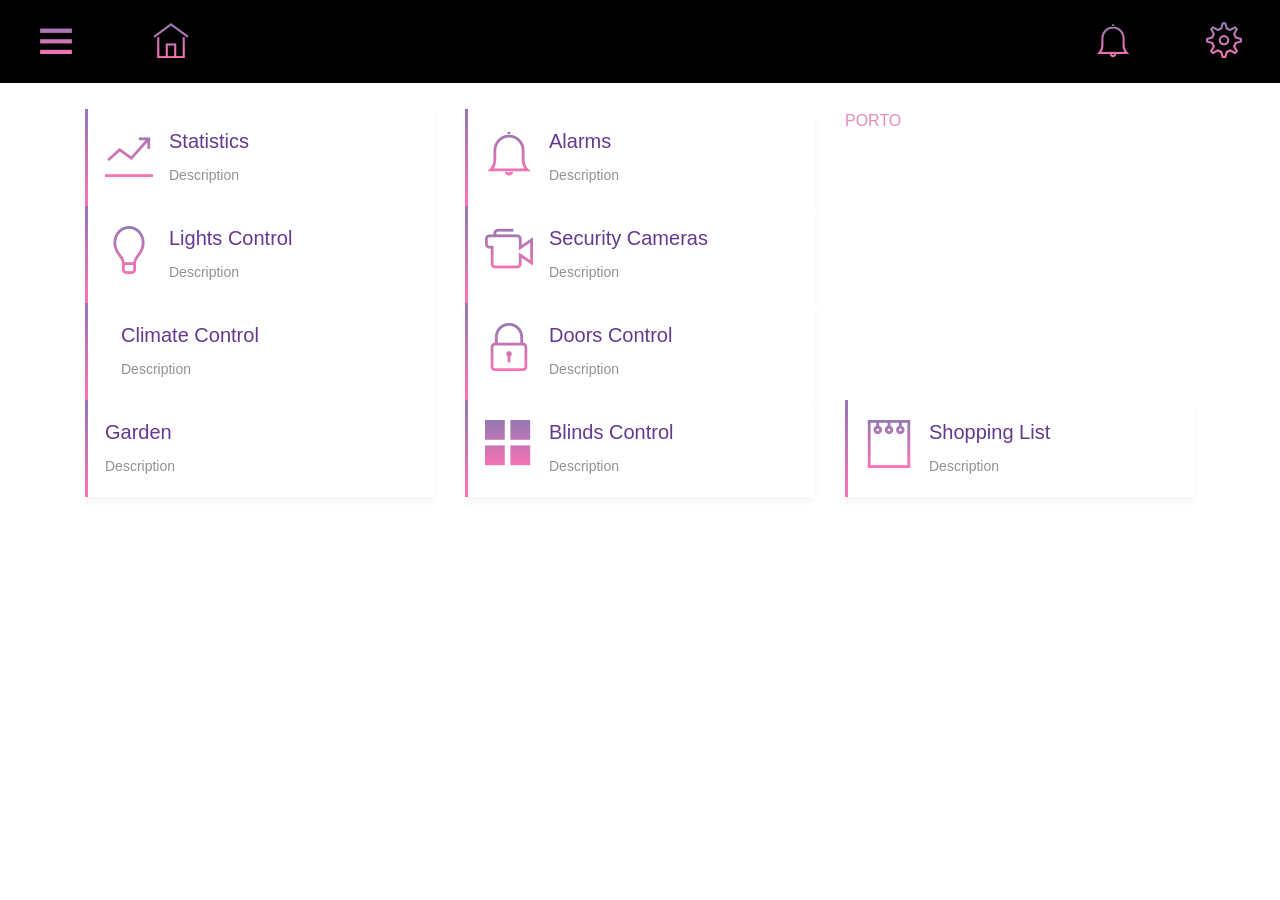
==== Projeto/index.html @ 20a3c5ae "Index Page almost done" ====
<!doctype html>
<html lang="">
<head>
  <meta charset="utf-8">
  <meta http-equiv="X-UA-Compatible" content="IE=edge,chrome=1">
  <title></title>
  <meta name="description" content="">
  <meta name="viewport" content="width=device-width, initial-scale=1">

  <!-- Font 
    <link rel="dns-prefetch" href="//fonts.googleapis.com">
    <link href="https://fonts.googleapis.com/css?family=Rubik:300,400,500" rel="stylesheet"> -->

  <!-- Bootstrap CSS -->
  <link rel="stylesheet" href="css/bootstrap.min.css">
  <!-- Themify Icons -->
  <link rel="stylesheet" href="css/themify-icons.css">
  <!-- Main css -->
  <link href="css/style.css" rel="stylesheet">

  <script type="text/javascript">
  
    function showHideSideBar() {
      var x = document.getElementById("sideBar");
      if (x.style.display === "none") {
        x.style.display = "block";
      } else {
        x.style.display = "none";
      }
    } 
    !function(d,s,id){var js,fjs=d.getElementsByTagName(s)[0];if(!d.getElementById(id)){js=d.createElement(s);js.id=id;js.src='https://weatherwidget.io/js/widget.min.js';fjs.parentNode.insertBefore(js,fjs);}}(document,'script','weatherwidget-io-js');

    function getDate() {
      dn =  new Date();
      y = n.getFullYear();
      m = n.getMonth() + 1;
      d = n.getDate();
      document.getElementById("date").innerHTML = m + "/" + d + "/" + y;
    }

 </script>

</head>

<body>       
  <!-- Nav Menu -->

  <div class="nav-menu" style="background-color: black;" >
    
    <button onclick="showHideSideBar()" style="border: none" class="btn btn-outline-light my-3 my-sm-0 ml-lg-3"><span class="ti-menu gradient-fill ti-3x mr-3"></span></button>
    <button style="border: none; background-color: black" class="btn my-3 my-sm-0 ml-lg-3"><a href="index.html" class="ti-home gradient-fill ti-3x mr-3"></a></button> 
    <b id="date" value="getDate"  style="color:white"></b>
    <button style="float: right; border: none; background-color: black" class="btn my-3 my-sm-0 ml-lg-3"><a class="ti-settings gradient-fill ti-3x mr-3" href="settings.html"></a></button> 
    <button style="float: right; border: none; background-color: black" class="btn my-3 my-sm-0 ml-lg-3"><a class="ti-bell gradient-fill ti-3x mr-3"></a></button> 
  </div>


  <!-- Side Bar -->

  <nav id="sideBar" class="navbar bg-light" style="width: 10%; position: absolute; display: none;">
    <ul class="navbar-nav">
      <li class="nav-item">
        <a class="nav-link" href="statistics.html"><span class="ti-stats-up"></span>  Statistics</a>
      </li>
      <li class="nav-item">
        <a class="nav-link" href="lights.html"><span class="ti-light-bulb"></span>  Lights Control</a>
      </li>
      <li class="nav-item">
        <a class="nav-link" href="climate.html"><span class="ti-light-bulb"></span>  Climate Control</a>
      </li>
      <li class="nav-item">
        <a class="nav-link" href="garden.hmtl"><span class="ti-stats-up"></span>  Garden</a>
      </li>
      <li class="nav-item">
        <a class="nav-link" href="alarms.html"><span class="ti-bell"></span>  Alarms</a>
      </li>
      <li class="nav-item">
        <a class="nav-link" href="cameras.html"><span class="ti-video-camera"></span>  Security Cameras</a>
      </li>
      <li class="nav-item">
        <a class="nav-link" href="doors.html"><span class="ti-lock"></span>  Doors</a>
      </li>
      <li class="nav-item">
        <a class="nav-link" href="blinds.html"><span class="ti-layout-grid2-alt"></span>  Blinds Control</a>
      </li>
      <li class="nav-item">
        <a class="nav-link" href="shoplist.html"><span class="ti-notepad"></span>  Shopping List</a>
      </li>
      <li class="nav-item">
        <a class="nav-link" href="settings.html"><span class="ti-settings"></span>  Settings</a>
      </li>
    </ul>
  </nav>



  <!-- Content -->

  <div class="container" style="margin-top: 2%">
    
    <div class="row">
      <div class="col-12 col-lg-4">
        <a href="statistics.html">
        <div class="card features">
          <div class="card-body">
            <div class="media">
              <span class="ti-stats-up gradient-fill ti-3x mr-3"></span>
              <div class="media-body">
                <h4 class="card-title">Statistics</h4>
                <p class="card-text">Description</p>                                    
              </div>
            </div>
          </div>
        </div>
      </a>
      </div>
      <div class="col-12 col-lg-4">
        <a href="alarms.html">
        <div class="card features">
          <div class="card-body">
            <div class="media">
              <span class="ti-bell gradient-fill ti-3x mr-3"></span>
              <div class="media-body">
                <h4 class="card-title">Alarms</h4>
                <p class="card-text">Description</p>                                    
              </div>
            </div>
          </div>
        </div>
      </a>
      </div>
      <div class="col-12 col-lg-4">
       <a class="weatherwidget-io" href="https://forecast7.com/en/41d16n8d63/porto/" data-label_1="PORTO" data-days="5" data-theme="clear" >PORTO</a>
       
     </div>
   </div>

   <div class="row">
    <div class="col-12 col-lg-4">
      <a href="lights.html">
      <div class="card features">
        <div class="card-body">
          <div class="media">
            <span class="ti-light-bulb gradient-fill ti-3x mr-3"></span>
            <div class="media-body">
              <h4 class="card-title">Lights Control</h4>
              <p class="card-text">Description</p>                                    
            </div>
          </div>
        </div>
      </div>
    </a>
    </div>
    <div class="col-12 col-lg-4">
      <a href="cameras.html">
      <div class="card features">
        <div class="card-body">
          <div class="media">
            <span class="ti-video-camera gradient-fill ti-3x mr-3"></span>
            <div class="media-body">
              <h4 class="card-title">Security Cameras</h4>
              <p class="card-text">Description</p>                                    
            </div>
          </div>
        </div>
      </div>
    </a>
    </div>
    
  </div>

  <div class="row">
    <div class="col-12 col-lg-4">
      <a href="climate.html">
      <div class="card features">
        <div class="card-body">
          <div class="media">
            <span class="gradient-fill ti-3x mr-3"></span>
            <div class="media-body">
              <h4 class="card-title">Climate Control</h4>
              <p class="card-text">Description</p>                                    
            </div>
          </div>
        </div>
      </div>
    </a>
    </div>
    <div class="col-12 col-lg-4">
      <a href="doors.html">
      <div class="card features">
        <div class="card-body">
          <div class="media">
            <span class="ti-lock gradient-fill ti-3x mr-3"></span>
            <div class="media-body">
              <h4 class="card-title">Doors Control</h4>
              <p class="card-text">Description</p>                                    
            </div>
          </div>
        </div>
      </div>
    </a>
    </div>
    
  </div>

  <div class="row">
    <div class="col-12 col-lg-4">
      <a href="garden.html">
      <div class="card features">
        <div class="card-body">
          <div class="media">
            <div class="media-body">
              <h4 class="card-title">Garden</h4>
              <p class="card-text">Description</p>                                    
            </div>
          </div>
        </div>
      </div>
    </a>
    </div>
    <div class="col-12 col-lg-4">
      <a href="blinds.html">
      <div class="card features">
        <div class="card-body">
          <div class="media">
            <span class="ti-layout-grid2-alt gradient-fill ti-3x mr-3"></span>
            <div class="media-body">
              <h4 class="card-title">Blinds Control</h4>
              <p class="card-text">Description</p>                                    
            </div>
          </div>
        </div>
      </div>
    </a>
    </div>
    <div class="col-12 col-lg-4">
      <a href="shoplist.html">
      <div class="card features">
        <div class="card-body">
          <div class="media">
            <span class="ti-notepad gradient-fill ti-3x mr-3"></span>
            <div class="media-body">
              <h4 class="card-title">Shopping List</h4>
              <p class="card-text">Description</p>
            </div>
          </div>
        </div>
      </div>
    </a>
    </div>
  </div>

</div>



</body>
</html>
---- Projeto/css/themify-icons.css ----
@font-face {
    font-family: 'themify';
    src: url('../fonts/themify.eot?-fvbane');
    src: url('../fonts/themify.eot?#iefix-fvbane') format('embedded-opentype'), url('../fonts/themify.woff?-fvbane') format('woff'), url('../fonts/themify.ttf?-fvbane') format('truetype'), url('../fonts/themify.svg?-fvbane#themify') format('svg');
    font-weight: normal;
    font-style: normal;
}

[class^="ti-"],
[class*=" ti-"] {
    font-family: 'themify';
    speak: none;
    font-style: normal;
    font-weight: normal;
    font-variant: normal;
    text-transform: none;
    line-height: 1;
    /* Better Font Rendering =========== */
    -webkit-font-smoothing: antialiased;
    -moz-osx-font-smoothing: grayscale;
}

.ti-wand:before {
    content: "\e600";
}

.ti-volume:before {
    content: "\e601";
}

.ti-user:before {
    content: "\e602";
}

.ti-unlock:before {
    content: "\e603";
}

.ti-unlink:before {
    content: "\e604";
}

.ti-trash:before {
    content: "\e605";
}

.ti-thought:before {
    content: "\e606";
}

.ti-target:before {
    content: "\e607";
}

.ti-tag:before {
    content: "\e608";
}

.ti-tablet:before {
    content: "\e609";
}

.ti-star:before {
    content: "\e60a";
}

.ti-spray:before {
    content: "\e60b";
}

.ti-signal:before {
    content: "\e60c";
}

.ti-shopping-cart:before {
    content: "\e60d";
}

.ti-shopping-cart-full:before {
    content: "\e60e";
}

.ti-settings:before {
    content: "\e60f";
}

.ti-search:before {
    content: "\e610";
}

.ti-zoom-in:before {
    content: "\e611";
}

.ti-zoom-out:before {
    content: "\e612";
}

.ti-cut:before {
    content: "\e613";
}

.ti-ruler:before {
    content: "\e614";
}

.ti-ruler-pencil:before {
    content: "\e615";
}

.ti-ruler-alt:before {
    content: "\e616";
}

.ti-bookmark:before {
    content: "\e617";
}

.ti-bookmark-alt:before {
    content: "\e618";
}

.ti-reload:before {
    content: "\e619";
}

.ti-plus:before {
    content: "\e61a";
}

.ti-pin:before {
    content: "\e61b";
}

.ti-pencil:before {
    content: "\e61c";
}

.ti-pencil-alt:before {
    content: "\e61d";
}

.ti-paint-roller:before {
    content: "\e61e";
}

.ti-paint-bucket:before {
    content: "\e61f";
}

.ti-na:before {
    content: "\e620";
}

.ti-mobile:before {
    content: "\e621";
}

.ti-minus:before {
    content: "\e622";
}

.ti-medall:before {
    content: "\e623";
}

.ti-medall-alt:before {
    content: "\e624";
}

.ti-marker:before {
    content: "\e625";
}

.ti-marker-alt:before {
    content: "\e626";
}

.ti-arrow-up:before {
    content: "\e627";
}

.ti-arrow-right:before {
    content: "\e628";
}

.ti-arrow-left:before {
    content: "\e629";
}

.ti-arrow-down:before {
    content: "\e62a";
}

.ti-lock:before {
    content: "\e62b";
}

.ti-location-arrow:before {
    content: "\e62c";
}

.ti-link:before {
    content: "\e62d";
}

.ti-layout:before {
    content: "\e62e";
}

.ti-layers:before {
    content: "\e62f";
}

.ti-layers-alt:before {
    content: "\e630";
}

.ti-key:before {
    content: "\e631";
}

.ti-import:before {
    content: "\e632";
}

.ti-image:before {
    content: "\e633";
}

.ti-heart:before {
    content: "\e634";
}

.ti-heart-broken:before {
    content: "\e635";
}

.ti-hand-stop:before {
    content: "\e636";
}

.ti-hand-open:before {
    content: "\e637";
}

.ti-hand-drag:before {
    content: "\e638";
}

.ti-folder:before {
    content: "\e639";
}

.ti-flag:before {
    content: "\e63a";
}

.ti-flag-alt:before {
    content: "\e63b";
}

.ti-flag-alt-2:before {
    content: "\e63c";
}

.ti-eye:before {
    content: "\e63d";
}

.ti-export:before {
    content: "\e63e";
}

.ti-exchange-vertical:before {
    content: "\e63f";
}

.ti-desktop:before {
    content: "\e640";
}

.ti-cup:before {
    content: "\e641";
}

.ti-crown:before {
    content: "\e642";
}

.ti-comments:before {
    content: "\e643";
}

.ti-comment:before {
    content: "\e644";
}

.ti-comment-alt:before {
    content: "\e645";
}

.ti-close:before {
    content: "\e646";
}

.ti-clip:before {
    content: "\e647";
}

.ti-angle-up:before {
    content: "\e648";
}

.ti-angle-right:before {
    content: "\e649";
}

.ti-angle-left:before {
    content: "\e64a";
}

.ti-angle-down:before {
    content: "\e64b";
}

.ti-check:before {
    content: "\e64c";
}

.ti-check-box:before {
    content: "\e64d";
}

.ti-camera:before {
    content: "\e64e";
}

.ti-announcement:before {
    content: "\e64f";
}

.ti-brush:before {
    content: "\e650";
}

.ti-briefcase:before {
    content: "\e651";
}

.ti-bolt:before {
    content: "\e652";
}

.ti-bolt-alt:before {
    content: "\e653";
}

.ti-blackboard:before {
    content: "\e654";
}

.ti-bag:before {
    content: "\e655";
}

.ti-move:before {
    content: "\e656";
}

.ti-arrows-vertical:before {
    content: "\e657";
}

.ti-arrows-horizontal:before {
    content: "\e658";
}

.ti-fullscreen:before {
    content: "\e659";
}

.ti-arrow-top-right:before {
    content: "\e65a";
}

.ti-arrow-top-left:before {
    content: "\e65b";
}

.ti-arrow-circle-up:before {
    content: "\e65c";
}

.ti-arrow-circle-right:before {
    content: "\e65d";
}

.ti-arrow-circle-left:before {
    content: "\e65e";
}

.ti-arrow-circle-down:before {
    content: "\e65f";
}

.ti-angle-double-up:before {
    content: "\e660";
}

.ti-angle-double-right:before {
    content: "\e661";
}

.ti-angle-double-left:before {
    content: "\e662";
}

.ti-angle-double-down:before {
    content: "\e663";
}

.ti-zip:before {
    content: "\e664";
}

.ti-world:before {
    content: "\e665";
}

.ti-wheelchair:before {
    content: "\e666";
}

.ti-view-list:before {
    content: "\e667";
}

.ti-view-list-alt:before {
    content: "\e668";
}

.ti-view-grid:before {
    content: "\e669";
}

.ti-uppercase:before {
    content: "\e66a";
}

.ti-upload:before {
    content: "\e66b";
}

.ti-underline:before {
    content: "\e66c";
}

.ti-truck:before {
    content: "\e66d";
}

.ti-timer:before {
    content: "\e66e";
}

.ti-ticket:before {
    content: "\e66f";
}

.ti-thumb-up:before {
    content: "\e670";
}

.ti-thumb-down:before {
    content: "\e671";
}

.ti-text:before {
    content: "\e672";
}

.ti-stats-up:before {
    content: "\e673";
}

.ti-stats-down:before {
    content: "\e674";
}

.ti-split-v:before {
    content: "\e675";
}

.ti-split-h:before {
    content: "\e676";
}

.ti-smallcap:before {
    content: "\e677";
}

.ti-shine:before {
    content: "\e678";
}

.ti-shift-right:before {
    content: "\e679";
}

.ti-shift-left:before {
    content: "\e67a";
}

.ti-shield:before {
    content: "\e67b";
}

.ti-notepad:before {
    content: "\e67c";
}

.ti-server:before {
    content: "\e67d";
}

.ti-quote-right:before {
    content: "\e67e";
}

.ti-quote-left:before {
    content: "\e67f";
}

.ti-pulse:before {
    content: "\e680";
}

.ti-printer:before {
    content: "\e681";
}

.ti-power-off:before {
    content: "\e682";
}

.ti-plug:before {
    content: "\e683";
}

.ti-pie-chart:before {
    content: "\e684";
}

.ti-paragraph:before {
    content: "\e685";
}

.ti-panel:before {
    content: "\e686";
}

.ti-package:before {
    content: "\e687";
}

.ti-music:before {
    content: "\e688";
}

.ti-music-alt:before {
    content: "\e689";
}

.ti-mouse:before {
    content: "\e68a";
}

.ti-mouse-alt:before {
    content: "\e68b";
}

.ti-money:before {
    content: "\e68c";
}

.ti-microphone:before {
    content: "\e68d";
}

.ti-menu:before {
    content: "\e68e";
}

.ti-menu-alt:before {
    content: "\e68f";
}

.ti-map:before {
    content: "\e690";
}

.ti-map-alt:before {
    content: "\e691";
}

.ti-loop:before {
    content: "\e692";
}

.ti-location-pin:before {
    content: "\e693";
}

.ti-list:before {
    content: "\e694";
}

.ti-light-bulb:before {
    content: "\e695";
}

.ti-Italic:before {
    content: "\e696";
}

.ti-info:before {
    content: "\e697";
}

.ti-infinite:before {
    content: "\e698";
}

.ti-id-badge:before {
    content: "\e699";
}

.ti-hummer:before {
    content: "\e69a";
}

.ti-home:before {
    content: "\e69b";
}

.ti-help:before {
    content: "\e69c";
}

.ti-headphone:before {
    content: "\e69d";
}

.ti-harddrives:before {
    content: "\e69e";
}

.ti-harddrive:before {
    content: "\e69f";
}

.ti-gift:before {
    content: "\e6a0";
}

.ti-game:before {
    content: "\e6a1";
}

.ti-filter:before {
    content: "\e6a2";
}

.ti-files:before {
    content: "\e6a3";
}

.ti-file:before {
    content: "\e6a4";
}

.ti-eraser:before {
    content: "\e6a5";
}

.ti-envelope:before {
    content: "\e6a6";
}

.ti-download:before {
    content: "\e6a7";
}

.ti-direction:before {
    content: "\e6a8";
}

.ti-direction-alt:before {
    content: "\e6a9";
}

.ti-dashboard:before {
    content: "\e6aa";
}

.ti-control-stop:before {
    content: "\e6ab";
}

.ti-control-shuffle:before {
    content: "\e6ac";
}

.ti-control-play:before {
    content: "\e6ad";
}

.ti-control-pause:before {
    content: "\e6ae";
}

.ti-control-forward:before {
    content: "\e6af";
}

.ti-control-backward:before {
    content: "\e6b0";
}

.ti-cloud:before {
    content: "\e6b1";
}

.ti-cloud-up:before {
    content: "\e6b2";
}

.ti-cloud-down:before {
    content: "\e6b3";
}

.ti-clipboard:before {
    content: "\e6b4";
}

.ti-car:before {
    content: "\e6b5";
}

.ti-calendar:before {
    content: "\e6b6";
}

.ti-book:before {
    content: "\e6b7";
}

.ti-bell:before {
    content: "\e6b8";
}

.ti-basketball:before {
    content: "\e6b9";
}

.ti-bar-chart:before {
    content: "\e6ba";
}

.ti-bar-chart-alt:before {
    content: "\e6bb";
}

.ti-back-right:before {
    content: "\e6bc";
}

.ti-back-left:before {
    content: "\e6bd";
}

.ti-arrows-corner:before {
    content: "\e6be";
}

.ti-archive:before {
    content: "\e6bf";
}

.ti-anchor:before {
    content: "\e6c0";
}

.ti-align-right:before {
    content: "\e6c1";
}

.ti-align-left:before {
    content: "\e6c2";
}

.ti-align-justify:before {
    content: "\e6c3";
}

.ti-align-center:before {
    content: "\e6c4";
}

.ti-alert:before {
    content: "\e6c5";
}

.ti-alarm-clock:before {
    content: "\e6c6";
}

.ti-agenda:before {
    content: "\e6c7";
}

.ti-write:before {
    content: "\e6c8";
}

.ti-window:before {
    content: "\e6c9";
}

.ti-widgetized:before {
    content: "\e6ca";
}

.ti-widget:before {
    content: "\e6cb";
}

.ti-widget-alt:before {
    content: "\e6cc";
}

.ti-wallet:before {
    content: "\e6cd";
}

.ti-video-clapper:before {
    content: "\e6ce";
}

.ti-video-camera:before {
    content: "\e6cf";
}

.ti-vector:before {
    content: "\e6d0";
}

.ti-themify-logo:before {
    content: "\e6d1";
}

.ti-themify-favicon:before {
    content: "\e6d2";
}

.ti-themify-favicon-alt:before {
    content: "\e6d3";
}

.ti-support:before {
    content: "\e6d4";
}

.ti-stamp:before {
    content: "\e6d5";
}

.ti-split-v-alt:before {
    content: "\e6d6";
}

.ti-slice:before {
    content: "\e6d7";
}

.ti-shortcode:before {
    content: "\e6d8";
}

.ti-shift-right-alt:before {
    content: "\e6d9";
}

.ti-shift-left-alt:before {
    content: "\e6da";
}

.ti-ruler-alt-2:before {
    content: "\e6db";
}

.ti-receipt:before {
    content: "\e6dc";
}

.ti-pin2:before {
    content: "\e6dd";
}

.ti-pin-alt:before {
    content: "\e6de";
}

.ti-pencil-alt2:before {
    content: "\e6df";
}

.ti-palette:before {
    content: "\e6e0";
}

.ti-more:before {
    content: "\e6e1";
}

.ti-more-alt:before {
    content: "\e6e2";
}

.ti-microphone-alt:before {
    content: "\e6e3";
}

.ti-magnet:before {
    content: "\e6e4";
}

.ti-line-double:before {
    content: "\e6e5";
}

.ti-line-dotted:before {
    content: "\e6e6";
}

.ti-line-dashed:before {
    content: "\e6e7";
}

.ti-layout-width-full:before {
    content: "\e6e8";
}

.ti-layout-width-default:before {
    content: "\e6e9";
}

.ti-layout-width-default-alt:before {
    content: "\e6ea";
}

.ti-layout-tab:before {
    content: "\e6eb";
}

.ti-layout-tab-window:before {
    content: "\e6ec";
}

.ti-layout-tab-v:before {
    content: "\e6ed";
}

.ti-layout-tab-min:before {
    content: "\e6ee";
}

.ti-layout-slider:before {
    content: "\e6ef";
}

.ti-layout-slider-alt:before {
    content: "\e6f0";
}

.ti-layout-sidebar-right:before {
    content: "\e6f1";
}

.ti-layout-sidebar-none:before {
    content: "\e6f2";
}

.ti-layout-sidebar-left:before {
    content: "\e6f3";
}

.ti-layout-placeholder:before {
    content: "\e6f4";
}

.ti-layout-menu:before {
    content: "\e6f5";
}

.ti-layout-menu-v:before {
    content: "\e6f6";
}

.ti-layout-menu-separated:before {
    content: "\e6f7";
}

.ti-layout-menu-full:before {
    content: "\e6f8";
}

.ti-layout-media-right-alt:before {
    content: "\e6f9";
}

.ti-layout-media-right:before {
    content: "\e6fa";
}

.ti-layout-media-overlay:before {
    content: "\e6fb";
}

.ti-layout-media-overlay-alt:before {
    content: "\e6fc";
}

.ti-layout-media-overlay-alt-2:before {
    content: "\e6fd";
}

.ti-layout-media-left-alt:before {
    content: "\e6fe";
}

.ti-layout-media-left:before {
    content: "\e6ff";
}

.ti-layout-media-center-alt:before {
    content: "\e700";
}

.ti-layout-media-center:before {
    content: "\e701";
}

.ti-layout-list-thumb:before {
    content: "\e702";
}

.ti-layout-list-thumb-alt:before {
    content: "\e703";
}

.ti-layout-list-post:before {
    content: "\e704";
}

.ti-layout-list-large-image:before {
    content: "\e705";
}

.ti-layout-line-solid:before {
    content: "\e706";
}

.ti-layout-grid4:before {
    content: "\e707";
}

.ti-layout-grid3:before {
    content: "\e708";
}

.ti-layout-grid2:before {
    content: "\e709";
}

.ti-layout-grid2-thumb:before {
    content: "\e70a";
}

.ti-layout-cta-right:before {
    content: "\e70b";
}

.ti-layout-cta-left:before {
    content: "\e70c";
}

.ti-layout-cta-center:before {
    content: "\e70d";
}

.ti-layout-cta-btn-right:before {
    content: "\e70e";
}

.ti-layout-cta-btn-left:before {
    content: "\e70f";
}

.ti-layout-column4:before {
    content: "\e710";
}

.ti-layout-column3:before {
    content: "\e711";
}

.ti-layout-column2:before {
    content: "\e712";
}

.ti-layout-accordion-separated:before {
    content: "\e713";
}

.ti-layout-accordion-merged:before {
    content: "\e714";
}

.ti-layout-accordion-list:before {
    content: "\e715";
}

.ti-ink-pen:before {
    content: "\e716";
}

.ti-info-alt:before {
    content: "\e717";
}

.ti-help-alt:before {
    content: "\e718";
}

.ti-headphone-alt:before {
    content: "\e719";
}

.ti-hand-point-up:before {
    content: "\e71a";
}

.ti-hand-point-right:before {
    content: "\e71b";
}

.ti-hand-point-left:before {
    content: "\e71c";
}

.ti-hand-point-down:before {
    content: "\e71d";
}

.ti-gallery:before {
    content: "\e71e";
}

.ti-face-smile:before {
    content: "\e71f";
}

.ti-face-sad:before {
    content: "\e720";
}

.ti-credit-card:before {
    content: "\e721";
}

.ti-control-skip-forward:before {
    content: "\e722";
}

.ti-control-skip-backward:before {
    content: "\e723";
}

.ti-control-record:before {
    content: "\e724";
}

.ti-control-eject:before {
    content: "\e725";
}

.ti-comments-smiley:before {
    content: "\e726";
}

.ti-brush-alt:before {
    content: "\e727";
}

.ti-youtube:before {
    content: "\e728";
}

.ti-vimeo:before {
    content: "\e729";
}

.ti-twitter:before {
    content: "\e72a";
}

.ti-time:before {
    content: "\e72b";
}

.ti-tumblr:before {
    content: "\e72c";
}

.ti-skype:before {
    content: "\e72d";
}

.ti-share:before {
    content: "\e72e";
}

.ti-share-alt:before {
    content: "\e72f";
}

.ti-rocket:before {
    content: "\e730";
}

.ti-pinterest:before {
    content: "\e731";
}

.ti-new-window:before {
    content: "\e732";
}

.ti-microsoft:before {
    content: "\e733";
}

.ti-list-ol:before {
    content: "\e734";
}

.ti-linkedin:before {
    content: "\e735";
}

.ti-layout-sidebar-2:before {
    content: "\e736";
}

.ti-layout-grid4-alt:before {
    content: "\e737";
}

.ti-layout-grid3-alt:before {
    content: "\e738";
}

.ti-layout-grid2-alt:before {
    content: "\e739";
}

.ti-layout-column4-alt:before {
    content: "\e73a";
}

.ti-layout-column3-alt:before {
    content: "\e73b";
}

.ti-layout-column2-alt:before {
    content: "\e73c";
}

.ti-instagram:before {
    content: "\e73d";
}

.ti-google:before {
    content: "\e73e";
}

.ti-github:before {
    content: "\e73f";
}

.ti-flickr:before {
    content: "\e740";
}

.ti-facebook:before {
    content: "\e741";
}

.ti-dropbox:before {
    content: "\e742";
}

.ti-dribbble:before {
    content: "\e743";
}

.ti-apple:before {
    content: "\e744";
}

.ti-android:before {
    content: "\e745";
}

.ti-save:before {
    content: "\e746";
}

.ti-save-alt:before {
    content: "\e747";
}

.ti-yahoo:before {
    content: "\e748";
}

.ti-wordpress:before {
    content: "\e749";
}

.ti-vimeo-alt:before {
    content: "\e74a";
}

.ti-twitter-alt:before {
    content: "\e74b";
}

.ti-tumblr-alt:before {
    content: "\e74c";
}

.ti-trello:before {
    content: "\e74d";
}

.ti-stack-overflow:before {
    content: "\e74e";
}

.ti-soundcloud:before {
    content: "\e74f";
}

.ti-sharethis:before {
    content: "\e750";
}

.ti-sharethis-alt:before {
    content: "\e751";
}

.ti-reddit:before {
    content: "\e752";
}

.ti-pinterest-alt:before {
    content: "\e753";
}

.ti-microsoft-alt:before {
    content: "\e754";
}

.ti-linux:before {
    content: "\e755";
}

.ti-jsfiddle:before {
    content: "\e756";
}

.ti-joomla:before {
    content: "\e757";
}

.ti-html5:before {
    content: "\e758";
}

.ti-flickr-alt:before {
    content: "\e759";
}

.ti-email:before {
    content: "\e75a";
}

.ti-drupal:before {
    content: "\e75b";
}

.ti-dropbox-alt:before {
    content: "\e75c";
}

.ti-css3:before {
    content: "\e75d";
}

.ti-rss:before {
    content: "\e75e";
}

.ti-rss-alt:before {
    content: "\e75f";
}

.ti-lg {
    font-size: 1.33333333em;
    line-height: 0.75em;
    vertical-align: -15%;
}

.ti-2x {
    font-size: 2em;
}

.ti-3x {
    font-size: 3em;
}

.ti-4x {
    font-size: 4em;
}

.ti-5x {
    font-size: 5em;
}
---- Projeto/css/style.css ----
﻿@charset "UTF-8";

/*

Style   : MobApp CSS
Version : 1.0
Author  : Surjith S M
URI     : https://surjithctly.in/

Copyright © All rights Reserved 

*/


/*------------------------
[TABLE OF CONTENTS]
    
1. GLOBAL STYLES
2. NAVBAR
3. HERO
4. TABS
5. TESTIMONIALS
6. IMAGE GALLERY
7. PRICING
8. CALL TO ACTION
9. FOOTER

------------------------*/


/* GLOBAL
----------------------*/

body {
    font-family: 'Rubik', sans-serif;
    position: relative;
}

a {
    color: #e38cb7;
}

a:hover,
a:focus {
    color: #d6619c;
}

h1 {
    font-size: 60px;
    font-weight: 300;
    letter-spacing: -1px;
    margin-bottom: 1.5rem;
}

h2 {
    font-size: 45px;
    font-weight: 300;
    color: #633991;
    letter-spacing: -1px;
    margin-bottom: 1rem;
}

h3 {
    color: #633991;
    font-size: 33px;
    font-weight: 500;
}

h4 {
    font-size: 20px;
    font-weight: 500;
    color: #633991;
}

h5 {
    font-size: 28px;
    font-weight: 300;
    color: #633991;
    margin-bottom: 0.7rem;
}

p {
    color: #959094;
}

p.lead {
    color: #e38cb7;
    margin-bottom: 2rem;
}

.text-primary {
    color: #e38cb7 !important;
}

.light-font {
    font-weight: 300;
}

.btn {
    font-size: 12px;
    font-weight: 400;
    text-transform: uppercase;
    padding: 0.375rem 1.35rem;
    transition: all 0.3s ease;
}

.btn-outline-light:hover {
    color: #d6619c;
}

.btn-primary {
    border-radius: 3px;
    background-image: -moz-linear-gradient( 122deg, #e54595 0%, #fd378e 100%);
    background-image: -webkit-linear-gradient( 122deg, #e54595 0%, #fd378e 100%);
    background-image: -ms-linear-gradient( 122deg, #e54595 0%, #fd378e 100%);
    background-image: linear-gradient( 122deg, #e54595 0%, #fd378e 100%);
    box-shadow: 0px 9px 32px 0px rgba(0, 0, 0, 0.2);
    font-weight: 500;
    padding: 0.6rem 2rem;
    border: 0;
}

.btn-primary:hover,
.btn-primary:focus,
.btn-primary:active,
.btn-primary:not([disabled]):not(.disabled).active,
.btn-primary:not([disabled]):not(.disabled):active,
.show>.btn-primary.dropdown-toggle {
    background-image: linear-gradient( 122deg, #fd378e 0%, #e54595 100%);
    box-shadow: 0px 9px 32px 0px rgba(0, 0, 0, 0.3);
    color: #FFF;
}

.btn-light {
    border-radius: 3px;
    background: #FFF;
    box-shadow: 0px 9px 32px 0px rgba(0, 0, 0, 0.26);
    font-size: 14px;
    font-weight: 500;
    color: #633991;
    margin: 0.5rem;
    padding: 0.7rem 1.6rem;
    line-height: 1.8;
}

.btn-group-lg>.btn,
.btn-lg {
    padding: 0.8rem 1rem;
    font-size: 15px;
}

.light-bg {
    background-color: #faf6fb;
}

.section {
    padding: 80px 0;
}

.section-title {
    text-align: center;
    margin-bottom: 3rem;
}

.section-title small {
    color: #998a9b;
}

@media (max-width:767px) {
    h1 {
        font-size: 40px;
    }
    h2 {
        font-size: 30px;
    }
}


/* NAVBAR
----------------------*/

.nav-menu {
    padding: 1rem 0;
    transition: all 0.3s ease;
}

.nav-menu.is-scrolling,
.nav-menu.menu-is-open {
    background-color: rgb(74, 13, 143);
    background: -moz-linear-gradient(135deg, rgb(74, 13, 143) 0%, rgb(250, 42, 143) 100%);
    background: -webkit-linear-gradient(135deg, rgb(74, 13, 143) 0%, rgb(250, 42, 143) 100%);
    background: linear-gradient(135deg, rgb(74, 13, 143) 0%, rgb(250, 42, 143) 100%);
    -webkit-box-shadow: 0px 5px 23px 0px rgba(0, 0, 0, 0.1);
    -moz-box-shadow: 0px 5px 23px 0px rgba(0, 0, 0, 0.1);
    box-shadow: 0px 5px 23px 0px rgba(0, 0, 0, 0.1);
}

.nav-menu.is-scrolling {
    padding: 0;
}

.navbar-nav .nav-link {
    position: relative;
}

@media (min-width: 992px) {
    .navbar-expand-lg .navbar-nav .nav-link {
        padding-right: 1rem;
        padding-left: 1rem;
        font-size: 14px;
    }
    .navbar-nav>.nav-item>.nav-link.active:after {
        content: "";
        border-bottom: 2px solid #cd99d4;
        left: 1rem;
        right: 1rem;
        bottom: 5px;
        height: 1px;
        position: absolute;
    }
}

@media (max-width:991px) {
    .navbar-nav.is-scrolling {
        padding-bottom: 1rem;
    }
    .navbar-nav .nav-item {
        text-align: center;
    }
}


/* HERO
----------------------*/

header {
    padding: 100px 0 0;
    text-align: center;
    color: #FFF;
}

.bg-gradient {
    background-image: -moz-linear-gradient( 135deg, rgba(60, 8, 118, 0.8) 0%, rgba(250, 0, 118, 0.8) 100%);
    background-image: -webkit-linear-gradient( 135deg, rgba(60, 8, 118, 0.8) 0%, rgba(250, 0, 118, 0.8) 100%);
    background-image: -ms-linear-gradient( 135deg, rgba(60, 8, 118, 0.8) 0%, rgba(250, 0, 118, 0.8) 100%);
    background-image: linear-gradient( 135deg, rgba(60, 8, 118, 0.8) 0%, rgba(250, 0, 118, 0.8) 100%);
}

.tagline {
    font-size: 23px;
    font-weight: 300;
    color: #ffb8f6;
    max-width: 800px;
    margin: 0 auto;
}

.img-holder {
    height: 0;
    padding-bottom: 33%;
    overflow: hidden;
}

@media (max-width:1200px) {
    .img-holder {
        padding-bottom: 50%;
    }
}

@media (max-width:767px) {
    .tagline {
        font-size: 17px;
    }
    .img-holder {
        padding-bottom: 100%;
    }
}


/* FEATURES
----------------------*/

.gradient-fill:before {
    color: #fc73b4;
    background: -moz-linear-gradient(top, #9477b4 0%, #fc73b4 100%);
    background: -webkit-linear-gradient(top, #9477b4 0%, #fc73b4 100%);
    background: linear-gradient(to bottom, #9477b4 0%, #fc73b4 100%);
    -webkit-background-clip: text;
    background-clip: text;
    -webkit-text-fill-color: transparent;
}

.card.features {
    border: 0;
    border-radius: 3px;
    box-shadow: 0px 5px 7px 0px rgba(0, 0, 0, 0.04);
    transition: all 0.3s ease;
}

@media (max-width:991px) {
    .card.features {
        margin-bottom: 2rem;
    }
    [class^="col-"]:last-child .card.features {
        margin-bottom: 0;
    }
}

.card.features:before {
    content: "";
    position: absolute;
    width: 3px;
    color: #fc73b4;
    background: -moz-linear-gradient(top, #9477b4 0%, #fc73b4 100%);
    background: -webkit-linear-gradient(top, #9477b4 0%, #fc73b4 100%);
    background: linear-gradient(to bottom, #9477b4 0%, #fc73b4 100%);
    top: 0;
    bottom: 0;
    left: 0;
}

.card-text {
    font-size: 14px;
}

.card.features:hover {
    transform: translateY(-3px);
    -moz-box-shadow: 0px 5px 30px 0px rgba(0, 0, 0, 0.08);
    -webkit-box-shadow: 0px 5px 30px 0px rgba(0, 0, 0, 0.08);
    box-shadow: 0px 5px 30px 0px rgba(0, 0, 0, 0.08);
}

.box-icon {
    box-shadow: 0px 0px 43px 0px rgba(0, 0, 0, 0.14);
    padding: 10px;
    width: 70px;
    border-radius: 3px;
    margin-bottom: 1.5rem;
    background-color: #FFF;
}

.circle-icon {
    box-shadow: 0px 9px 32px 0px rgba(0, 0, 0, 0.07);
    padding: 10px;
    width: 100px;
    height: 100px;
    border-radius: 50%;
    margin-bottom: 1.5rem;
    background-color: #FFF;
    color: #f5378e;
    font-size: 48px;
    text-align: center;
    line-height: 80px;
    font-weight: 300;
    transition: all 0.3s ease;
}

@media (max-width:992px) {
    .circle-icon {
        width: 70px;
        height: 70px;
        font-size: 28px;
        line-height: 50px;
    }
}

.ui-steps li:hover .circle-icon {
    background-image: -moz-linear-gradient( 122deg, #e6388e 0%, #fb378e 100%);
    background-image: -webkit-linear-gradient( 122deg, #e6388e 0%, #fb378e 100%);
    background-image: -ms-linear-gradient( 122deg, #e6388e 0%, #fb378e 100%);
    background-image: linear-gradient( 122deg, #e6388e 0%, #fb378e 100%);
    box-shadow: 0px 9px 32px 0px rgba(0, 0, 0, 0.09);
    color: #FFF;
}

.ui-steps li {
    padding: 15px 0;
}

.ui-steps li:not(:last-child) {
    border-bottom: 1px solid #f8e3f0;
}

.perspective-phone {
    position: relative;
    z-index: -1;
}

@media (min-width:992px) {
    .perspective-phone {
        margin-top: -150px;
    }
}


/*  TABS
----------------------*/

.tab-content {
    border-bottom-right-radius: 3px;
    border-bottom-left-radius: 3px;
    background-color: #FFF;
    box-shadow: 0px 5px 7px 0px rgba(0, 0, 0, 0.04);
    padding: 3rem;
}

@media (max-width:992px) {
    .tab-content {
        padding: 1.5rem;
    }
}

.tab-content p {
    line-height: 1.8;
}

.tab-content h2 {
    margin-bottom: 0.5rem;
}

.nav-tabs {
    border-bottom: 0;
}

.nav-tabs .nav-item .nav-link,
.nav-tabs .nav-link:focus,
.nav-tabs .nav-link:hover {
    padding: 1rem 1rem;
    border-color: #faf6fb #faf6fb #FFF;
    font-size: 19px;
    color: #b5a4c8;
    background: #f5eff7;
}

.nav-tabs .nav-link.active {
    background: #FFF;
    border-top-width: 3px;
    border-color: #ce75b4 #faf6fb #FFF;
    color: #633991;
}


/*  TESTIMONIALS
----------------------*/

.owl-carousel .owl-item img.client-img {
    width: 110px;
    margin: 30px auto;
    border-radius: 50%;
    box-shadow: 0px 9px 32px 0px rgba(0, 0, 0, 0.07);
}

.testimonials-single {
    text-align: center;
    max-width: 80%;
    margin: 0 auto;
}

.blockquote {
    color: #7a767a;
    font-weight: 300;
}

.owl-next.disabled,
.owl-prev.disabled {
    opacity: 0.5;
}

.owl-prev,
.owl-next {
    position: absolute;
    top: 50%;
    transform: translateY(-50%);
}

.owl-prev {
    left: 0;
}

.owl-next {
    right: 0;
}

.owl-theme .owl-nav.disabled+.owl-dots {
    margin-top: 60px;
}

.owl-theme .owl-dots .owl-dot span {
    background: #e7d9eb;
    width: 35px;
    height: 8px;
    border-radius: 10px;
    transition: all 0.3s ease-in;
}

.owl-theme .owl-dots .owl-dot:hover span {
    background: #ff487e;
}

.owl-theme .owl-dots .owl-dot.active span {
    background: #ff487e;
    box-shadow: 0px 9px 32px 0px rgba(0, 0, 0, 0.07);
}


/*  IMAGE GALLERY
----------------------*/

.img-gallery .owl-item {
    box-shadow: 0px 9px 32px 0px rgba(0, 0, 0, 0.07);
    transform: scale(0.8);
    transition: all 0.3s ease-in;
}

.img-gallery .owl-item.center {
    transform: scale(1);
}


/*  PRICING
----------------------*/

@media (max-width:992px) {
    .card-deck {
        -ms-flex-direction: column;
        flex-direction: column;
    }
    .card-deck .card {
        margin-bottom: 15px;
    }
}

.card.pricing {
    border: 1px solid #f1eef1;
}

.card.pricing.popular {
    border-top-width: 3px;
    border-color: #ce75b4 #faf6fb #FFF;
    box-shadow: 0px 12px 59px 0px rgba(36, 7, 31, 0.11);
    color: #633991;
}

.card.pricing .card-head {
    text-align: center;
    padding: 40px 0 20px;
}

.card.pricing .card-head .price {
    display: block;
    font-size: 45px;
    font-weight: 300;
    color: #633991;
}

.card.pricing .card-head .price sub {
    bottom: 0;
    font-size: 55%;
}

.card.pricing .list-group-item {
    border: 0;
    text-align: center;
    color: #959094;
    padding: 1.05rem 1.25rem;
}

.card.pricing .list-group-item del {
    color: #d9d3d8;
}

.card.pricing .card-body {
    padding: 1.75rem;
}


/*  CALL TO ACTION
----------------------*/

.call-to-action {
    text-align: center;
    color: #FFF;
    margin: 3rem 0;
}

.call-to-action .box-icon {
    margin-left: auto;
    margin-right: auto;
    border-radius: 5px;
    transform: scale(0.85);
    margin-bottom: 2.5rem;
}

.call-to-action h2 {
    color: #FFF;
}

.call-to-action .tagline {
    font-size: 16px;
    font-weight: 300;
    color: #ffb8f6;
    max-width: 650px;
    margin: 0 auto;
}

.btn-light img {
    margin-right: 0.4rem;
    vertical-align: text-bottom;
}



/*-------------------------------*/
/*           Wrappers            */
/*-------------------------------*/

#wrapper {
    padding-left: 0;
    -webkit-transition: all 0.5s ease;
    -moz-transition: all 0.5s ease;
    -o-transition: all 0.5s ease;
    transition: all 0.5s ease;
}

#wrapper.toggled {
    padding-left: 220px;
}

#sidebar-wrapper {
    z-index: 1000;
    left: 220px;
    width: 0;
    height: 100%;
    margin-left: -220px;
    overflow-y: auto;
    overflow-x: hidden;
    background: #1a1a1a;
    -webkit-transition: all 0.5s ease;
    -moz-transition: all 0.5s ease;
    -o-transition: all 0.5s ease;
    transition: all 0.5s ease;
}

#sidebar-wrapper::-webkit-scrollbar {
  display: none;
}

#wrapper.toggled #sidebar-wrapper {
    width: 220px;
}

#page-content-wrapper {
    width: 100%;
    padding-top: 70px;
}

#wrapper.toggled #page-content-wrapper {
    position: absolute;
    margin-right: -220px;
}

/*-------------------------------*/
/*     Sidebar nav styles        */
/*-------------------------------*/


/*  FOOTER
----------------------*/

.social-icons {
    text-align: right;
}

.social-icons a {
    background-color: #FFF;
    box-shadow: 0px 0px 21px 0px rgba(0, 0, 0, 0.05);
    width: 50px;
    height: 50px;
    display: inline-block;
    text-align: center;
    line-height: 50px;
    margin: 0 0.3rem;
    border-radius: 5px;
    color: #f4c9e2;
    transition: all 0.3s ease;
}

.social-icons a:hover {
    text-decoration: none;
    color: #e38cb7;
}

@media (max-width:991px) {
    .social-icons {
        text-align: center;
        margin-top: 2rem;
    }
}

/* The switch - the box around the slider */
.switch {
  position: relative;
  display: inline-block;
  width: 60px;
  height: 34px;
}

/* Hide default HTML checkbox */
.switch input {display:none;}

/* The slider */
.slider {
  position: absolute;
  cursor: pointer;
  top: 0;
  left: 0;
  right: 0;
  bottom: 0;
  background-color: #ccc;
  -webkit-transition: .4s;
  transition: .4s;
}

.slider:before {
  position: absolute;
  content: "";
  height: 26px;
  width: 26px;
  left: 4px;
  bottom: 4px;
  background-color: white;
  -webkit-transition: .4s;
  transition: .4s;
}

input:checked + .slider {
  background-color: #e21bc1;
}

input:focus + .slider {
  box-shadow: 0 0 1px #e21bc1;
}

input:checked + .slider:before {
  -webkit-transform: translateX(26px);
  -ms-transform: translateX(26px);
  transform: translateX(26px);
}

/* Rounded sliders */
.slider.round {
  border-radius: 34px;
}

.slider.round:before {
  border-radius: 50%;
}
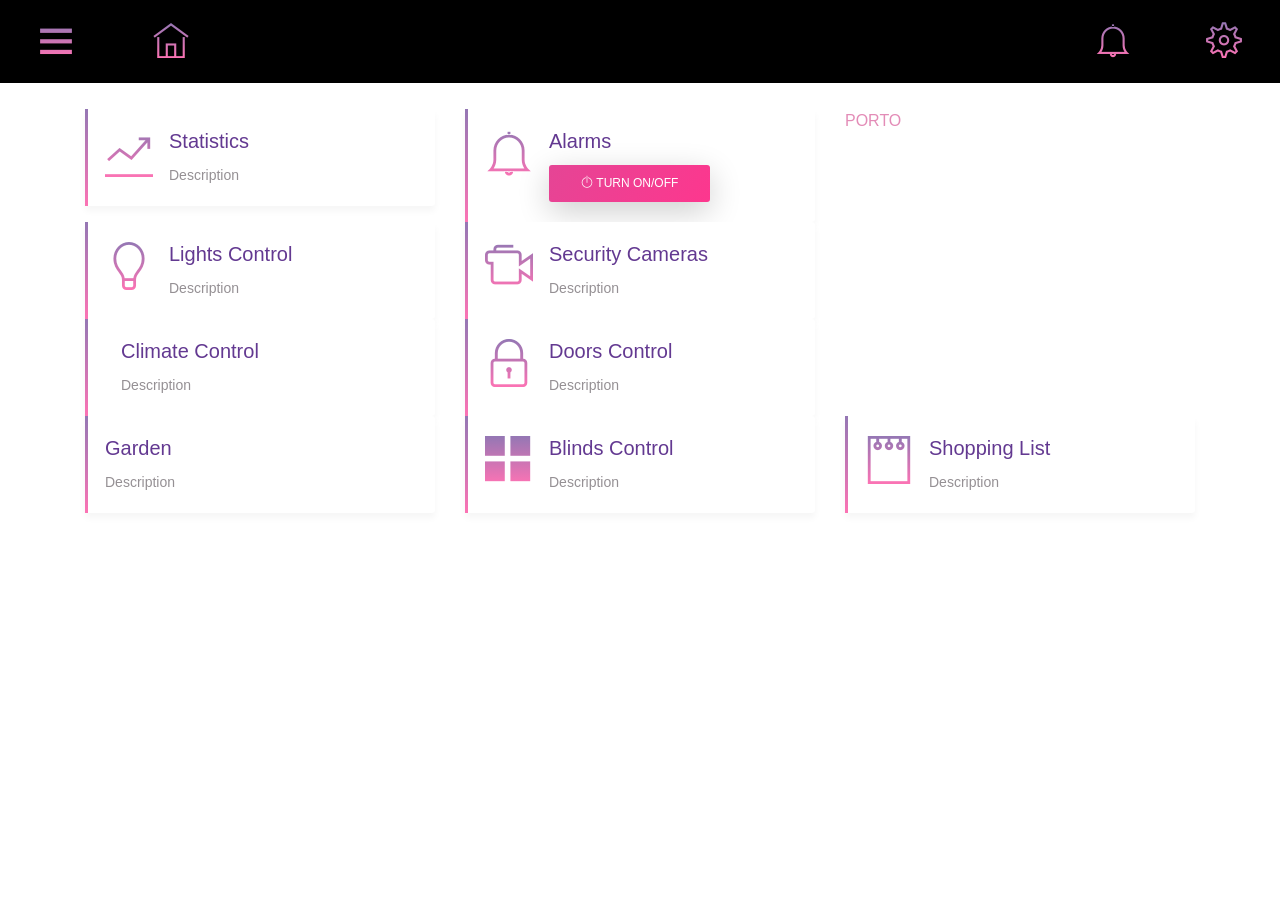
==== commit 0674b658: "Alarms Page Done + Shopping List Done" ====
--- a/Projeto/index.html
+++ b/Projeto/index.html
@@ -11,246 +11,283 @@
     <link rel="dns-prefetch" href="//fonts.googleapis.com">
     <link href="https://fonts.googleapis.com/css?family=Rubik:300,400,500" rel="stylesheet"> -->
 
-  <!-- Bootstrap CSS -->
-  <link rel="stylesheet" href="css/bootstrap.min.css">
-  <!-- Themify Icons -->
-  <link rel="stylesheet" href="css/themify-icons.css">
-  <!-- Main css -->
-  <link href="css/style.css" rel="stylesheet">
-
-  <script type="text/javascript">
-  
-    function showHideSideBar() {
-      var x = document.getElementById("sideBar");
-      if (x.style.display === "none") {
-        x.style.display = "block";
-      } else {
-        x.style.display = "none";
+    <!-- Bootstrap CSS -->
+    <link rel="stylesheet" href="css/bootstrap.min.css">
+    <!-- Themify Icons -->
+    <link rel="stylesheet" href="css/themify-icons.css">
+    <!-- Main css -->
+    <link href="css/style.css" rel="stylesheet">
+
+    <script src="https://ajax.googleapis.com/ajax/libs/jquery/3.3.1/jquery.min.js"></script>
+    <script src="https://cdnjs.cloudflare.com/ajax/libs/popper.js/1.14.0/umd/popper.min.js"></script>
+    <script src="https://maxcdn.bootstrapcdn.com/bootstrap/4.1.0/js/bootstrap.min.js"></script>
+
+    <script type="text/javascript">
+
+      function showHideSideBar() {
+        var x = document.getElementById("sideBar");
+        if (x.style.display === "none") {
+          x.style.display = "block";
+        } else {
+          x.style.display = "none";
+        }
+      } 
+      !function(d,s,id){var js,fjs=d.getElementsByTagName(s)[0];if(!d.getElementById(id)){js=d.createElement(s);js.id=id;js.src='https://weatherwidget.io/js/widget.min.js';fjs.parentNode.insertBefore(js,fjs);}}(document,'script','weatherwidget-io-js');
+
+      function getDate() {
+        dn =  new Date();
+        y = n.getFullYear();
+        m = n.getMonth() + 1;
+        d = n.getDate();
+        document.getElementById("date").innerHTML = m + "/" + d + "/" + y;
       }
-    } 
-    !function(d,s,id){var js,fjs=d.getElementsByTagName(s)[0];if(!d.getElementById(id)){js=d.createElement(s);js.id=id;js.src='https://weatherwidget.io/js/widget.min.js';fjs.parentNode.insertBefore(js,fjs);}}(document,'script','weatherwidget-io-js');
-
-    function getDate() {
-      dn =  new Date();
-      y = n.getFullYear();
-      m = n.getMonth() + 1;
-      d = n.getDate();
-      document.getElementById("date").innerHTML = m + "/" + d + "/" + y;
-    }
-
- </script>
-
-</head>
-
-<body>       
-  <!-- Nav Menu -->
-
-  <div class="nav-menu" style="background-color: black;" >
+
+
+
+    </script>
+  </head>
+
+  <body>       
+    <!-- Nav Menu -->
+
+    <div class="nav-menu" style="background-color: black;" >
+
+      <button onclick="showHideSideBar()" style="border: none" class="btn btn-outline-light my-3 my-sm-0 ml-lg-3"><span class="ti-menu gradient-fill ti-3x mr-3"></span></button>
+      <button style="border: none; background-color: black" class="btn my-3 my-sm-0 ml-lg-3"><a href="index.html" class="ti-home gradient-fill ti-3x mr-3"></a></button> 
+      <b id="date" value="getDate"  style="color:white"></b>
+      <button style="float: right; border: none; background-color: black" class="btn my-3 my-sm-0 ml-lg-3"><a class="ti-settings gradient-fill ti-3x mr-3" href="settings.html"></a></button> 
+      <button style="float: right; border: none; background-color: black" class="btn my-3 my-sm-0 ml-lg-3"><a class="ti-bell gradient-fill ti-3x mr-3"></a></button> 
+    </div>
+
+    <!-- Side Bar -->
+
+    <nav id="sideBar" class="navbar bg-light" style="width: 10%; position: absolute; display: none;">
+      <ul class="navbar-nav">
+        <li class="nav-item">
+          <a class="nav-link" href="statistics.html"><span class="ti-stats-up"></span>  Statistics</a>
+        </li>
+        <li class="nav-item">
+          <a class="nav-link" href="lights.html"><span class="ti-light-bulb"></span>  Lights Control</a>
+        </li>
+        <li class="nav-item">
+          <a class="nav-link" href="climate.html"><span class="ti-light-bulb"></span>  Climate Control</a>
+        </li>
+        <li class="nav-item">
+          <a class="nav-link" href="garden.html"><span class="ti-stats-up"></span>  Garden</a>
+        </li>
+        <li class="nav-item">
+          <a class="nav-link" href="alarms.html"><span class="ti-bell"></span>  Alarms</a>
+        </li>
+        <li class="nav-item">
+          <a class="nav-link" href="cameras.html"><span class="ti-video-camera"></span>  Security Cameras</a>
+        </li>
+        <li class="nav-item">
+          <a class="nav-link" href="doors.html"><span class="ti-lock"></span>  Doors</a>
+        </li>
+        <li class="nav-item">
+          <a class="nav-link" href="blinds.html"><span class="ti-layout-grid2-alt"></span>  Blinds Control</a>
+        </li>
+        <li class="nav-item">
+          <a class="nav-link" href="shoplist.html"><span class="ti-notepad"></span>  Shopping List</a>
+        </li>
+        <li class="nav-item">
+          <a class="nav-link" href="settings.html"><span class="ti-settings"></span>  Settings</a>
+        </li>
+      </ul>
+    </nav>
+
+
     
-    <button onclick="showHideSideBar()" style="border: none" class="btn btn-outline-light my-3 my-sm-0 ml-lg-3"><span class="ti-menu gradient-fill ti-3x mr-3"></span></button>
-    <button style="border: none; background-color: black" class="btn my-3 my-sm-0 ml-lg-3"><a href="index.html" class="ti-home gradient-fill ti-3x mr-3"></a></button> 
-    <b id="date" value="getDate"  style="color:white"></b>
-    <button style="float: right; border: none; background-color: black" class="btn my-3 my-sm-0 ml-lg-3"><a class="ti-settings gradient-fill ti-3x mr-3" href="settings.html"></a></button> 
-    <button style="float: right; border: none; background-color: black" class="btn my-3 my-sm-0 ml-lg-3"><a class="ti-bell gradient-fill ti-3x mr-3"></a></button> 
+
+
+    <!-- Content -->
+
+    <div class="container" style="margin-top: 2%;">   
+      <!-- The Modal -->
+      <div class="modal" id="myModal" style="margin-top: 10%">
+        <div class="modal-dialog">
+          <div class="modal-content">
+            <!-- Modal body -->
+            <div class="modal-body" style="text-align: center">
+              <h3>Alarm is on</h3>
+              <p>Enter de PIN code to turn off the alarm</p>
+              <!-- <p><input type="password" pattern="[0-9]*" inputmode="numeric"></p> -->
+              <div class="btn-group-vertical" role="group" aria-label="Basic example">
+                <div class="btn-group">
+                  <button type="button" class="btn btn-secondary btn-lg border-bottom-0 rounded-0">1</button>
+                  <button type="button" class="btn btn-secondary btn-lg border-bottom-0">2</button>
+                  <button type="button" class="btn btn-secondary btn-lg border-bottom-0 rounded-0">3</button>
+                </div>
+                <div class="btn-group">
+                  <button type="button" class="btn btn-secondary btn-lg border-bottom-0 rounded-0">4</button>
+                  <button type="button" class="btn btn-secondary btn-lg border-bottom-0">5</button>
+                  <button type="button" class="btn btn-secondary btn-lg border-bottom-0 rounded-0">6</button>
+                </div>
+                <div class="btn-group">
+                  <button type="button" class="btn btn-secondary btn-lg rounded-0">7</button>
+                  <button type="button" class="btn btn-secondary btn-lg">8</button>
+                  <button type="button" class="btn btn-secondary btn-lg rounded-0">9</button>
+                </div>
+              </div></p>
+              <button style="margin-top: 1%" type="button" class="btn btn-primary btn-lg" data-dismiss="modal"><span class="ti-power-off"></span>&nbsp;Turn Off</button>
+            </div>
+          </div>
+        </div>
+      </div>
+      <div class="row">
+        <div class="col-12 col-lg-4">
+          <a href="statistics.html">
+            <div class="card features">
+              <div class="card-body">
+                <div class="media">
+                  <span class="ti-stats-up gradient-fill ti-3x mr-3"></span>
+                  <div class="media-body">
+                    <h4 class="card-title">Statistics</h4>
+                    <p class="card-text">Description</p>                                    
+                  </div>
+                </div>
+              </div>
+            </div>
+          </a>
+        </div>
+        <div class="col-12 col-lg-4">
+          <div class="card features">
+            <div class="card-body">
+              <div class="media">
+                <span class="ti-bell gradient-fill ti-3x mr-3"></span>
+                <div class="media-body">
+                  <h4 class="card-title">Alarms</h4>
+                  <!-- Button to Open the Modal -->
+                  <button type="button" class="btn btn-primary" data-toggle="modal" data-target="#myModal">
+                    <span class="ti-power-off"></span>&nbsp;Turn on/off
+                  </button>                                 
+                </div>
+              </div>
+            </div>
+          </div>
+        </div>
+        <div class="col-12 col-lg-4">
+         <a class="weatherwidget-io" href="https://forecast7.com/en/41d16n8d63/porto/" data-label_1="PORTO" data-days="5" data-theme="clear" >PORTO</a>
+
+       </div>
+     </div>
+
+     <div class="row">
+      <div class="col-12 col-lg-4">
+        <a href="lights.html">
+          <div class="card features">
+            <div class="card-body">
+              <div class="media">
+                <span class="ti-light-bulb gradient-fill ti-3x mr-3"></span>
+                <div class="media-body">
+                  <h4 class="card-title">Lights Control</h4>
+                  <p class="card-text">Description</p>                                    
+                </div>
+              </div>
+            </div>
+          </div>
+        </a>
+      </div>
+      <div class="col-12 col-lg-4">
+        <a href="cameras.html">
+          <div class="card features">
+            <div class="card-body">
+              <div class="media">
+                <span class="ti-video-camera gradient-fill ti-3x mr-3"></span>
+                <div class="media-body">
+                  <h4 class="card-title">Security Cameras</h4>
+                  <p class="card-text">Description</p>                                    
+                </div>
+              </div>
+            </div>
+          </div>
+        </a>
+      </div>
+
+    </div>
+
+    <div class="row">
+      <div class="col-12 col-lg-4">
+        <a href="climate.html">
+          <div class="card features">
+            <div class="card-body">
+              <div class="media">
+                <span class="gradient-fill ti-3x mr-3"></span>
+                <div class="media-body">
+                  <h4 class="card-title">Climate Control</h4>
+                  <p class="card-text">Description</p>                                    
+                </div>
+              </div>
+            </div>
+          </div>
+        </a>
+      </div>
+      <div class="col-12 col-lg-4">
+        <a href="doors.html">
+          <div class="card features">
+            <div class="card-body">
+              <div class="media">
+                <span class="ti-lock gradient-fill ti-3x mr-3"></span>
+                <div class="media-body">
+                  <h4 class="card-title">Doors Control</h4>
+                  <p class="card-text">Description</p>                                    
+                </div>
+              </div>
+            </div>
+          </div>
+        </a>
+      </div>
+
+    </div>
+
+    <div class="row">
+      <div class="col-12 col-lg-4">
+        <a href="garden.html">
+          <div class="card features">
+            <div class="card-body">
+              <div class="media">
+                <div class="media-body">
+                  <h4 class="card-title">Garden</h4>
+                  <p class="card-text">Description</p>                                    
+                </div>
+              </div>
+            </div>
+          </div>
+        </a>
+      </div>
+      <div class="col-12 col-lg-4">
+        <a href="blinds.html">
+          <div class="card features">
+            <div class="card-body">
+              <div class="media">
+                <span class="ti-layout-grid2-alt gradient-fill ti-3x mr-3"></span>
+                <div class="media-body">
+                  <h4 class="card-title">Blinds Control</h4>
+                  <p class="card-text">Description</p>                                    
+                </div>
+              </div>
+            </div>
+          </div>
+        </a>
+      </div>
+      <div class="col-12 col-lg-4">
+        <a href="shoplist.html">
+          <div class="card features">
+            <div class="card-body">
+              <div class="media">
+                <span class="ti-notepad gradient-fill ti-3x mr-3"></span>
+                <div class="media-body">
+                  <h4 class="card-title">Shopping List</h4>
+                  <p class="card-text">Description</p>
+                </div>
+              </div>
+            </div>
+          </div>
+        </a>
+      </div>
+    </div>
+
   </div>
-
-
-  <!-- Side Bar -->
-
-  <nav id="sideBar" class="navbar bg-light" style="width: 10%; position: absolute; display: none;">
-    <ul class="navbar-nav">
-      <li class="nav-item">
-        <a class="nav-link" href="statistics.html"><span class="ti-stats-up"></span>  Statistics</a>
-      </li>
-      <li class="nav-item">
-        <a class="nav-link" href="lights.html"><span class="ti-light-bulb"></span>  Lights Control</a>
-      </li>
-      <li class="nav-item">
-        <a class="nav-link" href="climate.html"><span class="ti-light-bulb"></span>  Climate Control</a>
-      </li>
-      <li class="nav-item">
-        <a class="nav-link" href="garden.hmtl"><span class="ti-stats-up"></span>  Garden</a>
-      </li>
-      <li class="nav-item">
-        <a class="nav-link" href="alarms.html"><span class="ti-bell"></span>  Alarms</a>
-      </li>
-      <li class="nav-item">
-        <a class="nav-link" href="cameras.html"><span class="ti-video-camera"></span>  Security Cameras</a>
-      </li>
-      <li class="nav-item">
-        <a class="nav-link" href="doors.html"><span class="ti-lock"></span>  Doors</a>
-      </li>
-      <li class="nav-item">
-        <a class="nav-link" href="blinds.html"><span class="ti-layout-grid2-alt"></span>  Blinds Control</a>
-      </li>
-      <li class="nav-item">
-        <a class="nav-link" href="shoplist.html"><span class="ti-notepad"></span>  Shopping List</a>
-      </li>
-      <li class="nav-item">
-        <a class="nav-link" href="settings.html"><span class="ti-settings"></span>  Settings</a>
-      </li>
-    </ul>
-  </nav>
-
-
-
-  <!-- Content -->
-
-  <div class="container" style="margin-top: 2%">
-    
-    <div class="row">
-      <div class="col-12 col-lg-4">
-        <a href="statistics.html">
-        <div class="card features">
-          <div class="card-body">
-            <div class="media">
-              <span class="ti-stats-up gradient-fill ti-3x mr-3"></span>
-              <div class="media-body">
-                <h4 class="card-title">Statistics</h4>
-                <p class="card-text">Description</p>                                    
-              </div>
-            </div>
-          </div>
-        </div>
-      </a>
-      </div>
-      <div class="col-12 col-lg-4">
-        <a href="alarms.html">
-        <div class="card features">
-          <div class="card-body">
-            <div class="media">
-              <span class="ti-bell gradient-fill ti-3x mr-3"></span>
-              <div class="media-body">
-                <h4 class="card-title">Alarms</h4>
-                <p class="card-text">Description</p>                                    
-              </div>
-            </div>
-          </div>
-        </div>
-      </a>
-      </div>
-      <div class="col-12 col-lg-4">
-       <a class="weatherwidget-io" href="https://forecast7.com/en/41d16n8d63/porto/" data-label_1="PORTO" data-days="5" data-theme="clear" >PORTO</a>
-       
-     </div>
-   </div>
-
-   <div class="row">
-    <div class="col-12 col-lg-4">
-      <a href="lights.html">
-      <div class="card features">
-        <div class="card-body">
-          <div class="media">
-            <span class="ti-light-bulb gradient-fill ti-3x mr-3"></span>
-            <div class="media-body">
-              <h4 class="card-title">Lights Control</h4>
-              <p class="card-text">Description</p>                                    
-            </div>
-          </div>
-        </div>
-      </div>
-    </a>
-    </div>
-    <div class="col-12 col-lg-4">
-      <a href="cameras.html">
-      <div class="card features">
-        <div class="card-body">
-          <div class="media">
-            <span class="ti-video-camera gradient-fill ti-3x mr-3"></span>
-            <div class="media-body">
-              <h4 class="card-title">Security Cameras</h4>
-              <p class="card-text">Description</p>                                    
-            </div>
-          </div>
-        </div>
-      </div>
-    </a>
-    </div>
-    
-  </div>
-
-  <div class="row">
-    <div class="col-12 col-lg-4">
-      <a href="climate.html">
-      <div class="card features">
-        <div class="card-body">
-          <div class="media">
-            <span class="gradient-fill ti-3x mr-3"></span>
-            <div class="media-body">
-              <h4 class="card-title">Climate Control</h4>
-              <p class="card-text">Description</p>                                    
-            </div>
-          </div>
-        </div>
-      </div>
-    </a>
-    </div>
-    <div class="col-12 col-lg-4">
-      <a href="doors.html">
-      <div class="card features">
-        <div class="card-body">
-          <div class="media">
-            <span class="ti-lock gradient-fill ti-3x mr-3"></span>
-            <div class="media-body">
-              <h4 class="card-title">Doors Control</h4>
-              <p class="card-text">Description</p>                                    
-            </div>
-          </div>
-        </div>
-      </div>
-    </a>
-    </div>
-    
-  </div>
-
-  <div class="row">
-    <div class="col-12 col-lg-4">
-      <a href="garden.html">
-      <div class="card features">
-        <div class="card-body">
-          <div class="media">
-            <div class="media-body">
-              <h4 class="card-title">Garden</h4>
-              <p class="card-text">Description</p>                                    
-            </div>
-          </div>
-        </div>
-      </div>
-    </a>
-    </div>
-    <div class="col-12 col-lg-4">
-      <a href="blinds.html">
-      <div class="card features">
-        <div class="card-body">
-          <div class="media">
-            <span class="ti-layout-grid2-alt gradient-fill ti-3x mr-3"></span>
-            <div class="media-body">
-              <h4 class="card-title">Blinds Control</h4>
-              <p class="card-text">Description</p>                                    
-            </div>
-          </div>
-        </div>
-      </div>
-    </a>
-    </div>
-    <div class="col-12 col-lg-4">
-      <a href="shoplist.html">
-      <div class="card features">
-        <div class="card-body">
-          <div class="media">
-            <span class="ti-notepad gradient-fill ti-3x mr-3"></span>
-            <div class="media-body">
-              <h4 class="card-title">Shopping List</h4>
-              <p class="card-text">Description</p>
-            </div>
-          </div>
-        </div>
-      </div>
-    </a>
-    </div>
-  </div>
-
-</div>
 
 
 
--- a/Projeto/css/style.css
+++ b/Projeto/css/style.css
@@ -753,4 +753,43 @@
 
 .slider.round:before {
   border-radius: 50%;
+} 
+
+.slidecontainer {
+    width: 100%; /* Width of the outside container */
+}
+
+/* The slider itself */
+.slider {
+    -webkit-appearance: none;  /* Override default CSS styles */
+    appearance: none;
+    width: 100%; /* Full-width */
+    height: 25px; /* Specified height */
+    background: #d3d3d3; /* Grey background */
+    outline: none; /* Remove outline */
+    opacity: 0.7; /* Set transparency (for mouse-over effects on hover) */
+    -webkit-transition: .2s; /* 0.2 seconds transition on hover */
+    transition: opacity .2s;
+}
+
+/* Mouse-over effects */
+.slider:hover {
+    opacity: 1; /* Fully shown on mouse-over */
+}
+
+/* The slider handle (use -webkit- (Chrome, Opera, Safari, Edge) and -moz- (Firefox) to override default look) */ 
+.slider::-webkit-slider-thumb {
+    -webkit-appearance: none; /* Override default look */
+    appearance: none;
+    width: 25px; /* Set a specific slider handle width */
+    height: 25px; /* Slider handle height */
+    background: #4CAF50; /* Green background */
+    cursor: pointer; /* Cursor on hover */
+}
+
+.slider::-moz-range-thumb {
+    width: 25px; /* Set a specific slider handle width */
+    height: 25px; /* Slider handle height */
+    background: #4CAF50; /* Green background */
+    cursor: pointer; /* Cursor on hover */
 } 
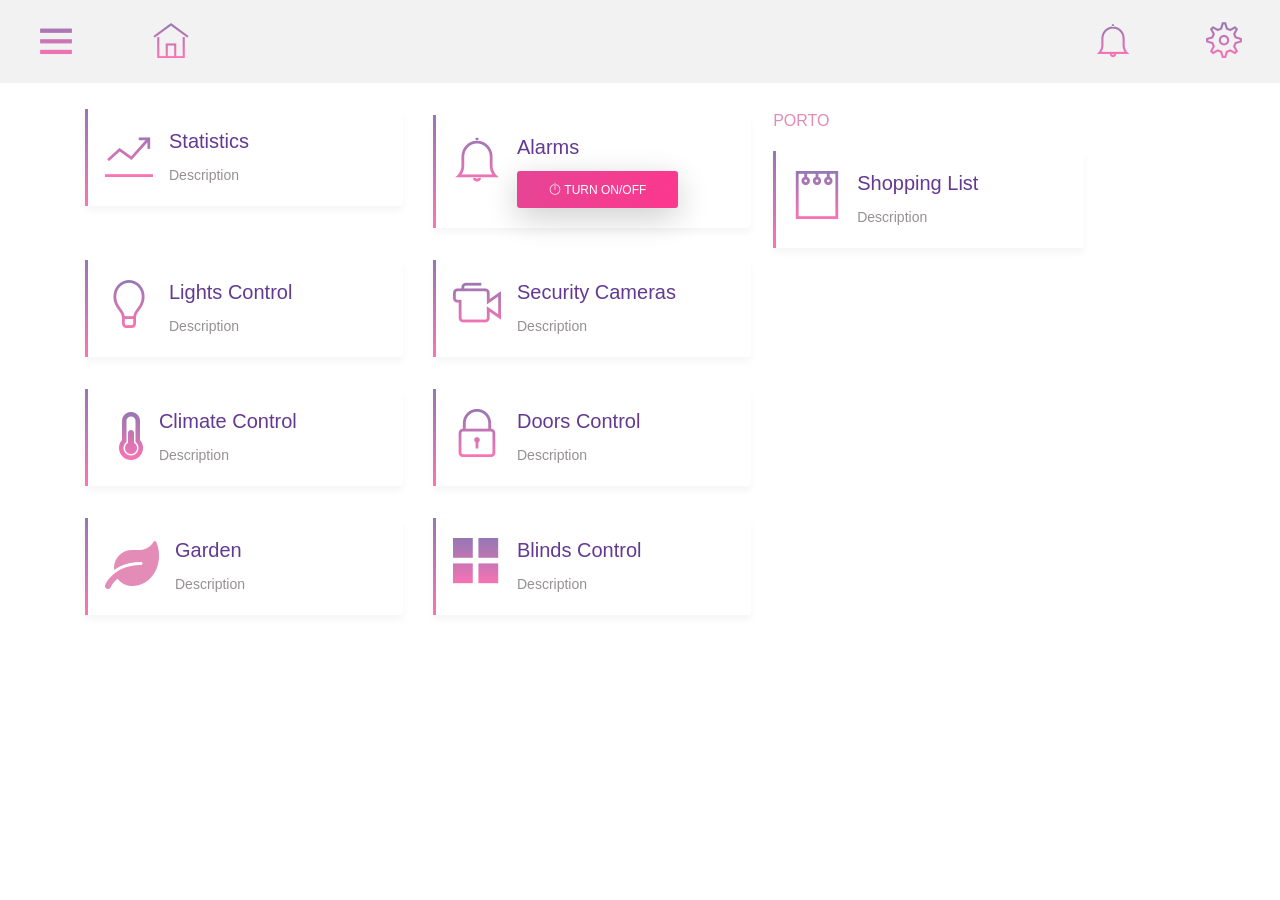
==== commit 65cd638e: "New Version" ====
--- a/Projeto/index.html
+++ b/Projeto/index.html
@@ -17,6 +17,8 @@
     <link rel="stylesheet" href="css/themify-icons.css">
     <!-- Main css -->
     <link href="css/style.css" rel="stylesheet">
+
+    <link rel="stylesheet" href="https://use.fontawesome.com/releases/v5.0.13/css/all.css" integrity="sha384-DNOHZ68U8hZfKXOrtjWvjxusGo9WQnrNx2sqG0tfsghAvtVlRW3tvkXWZh58N9jp" crossorigin="anonymous">
 
     <script src="https://ajax.googleapis.com/ajax/libs/jquery/3.3.1/jquery.min.js"></script>
     <script src="https://cdnjs.cloudflare.com/ajax/libs/popper.js/1.14.0/umd/popper.min.js"></script>
@@ -42,100 +44,112 @@
         document.getElementById("date").innerHTML = m + "/" + d + "/" + y;
       }
 
-
-
     </script>
-  </head>
-
-  <body>       
-    <!-- Nav Menu -->
-
-    <div class="nav-menu" style="background-color: black;" >
-
-      <button onclick="showHideSideBar()" style="border: none" class="btn btn-outline-light my-3 my-sm-0 ml-lg-3"><span class="ti-menu gradient-fill ti-3x mr-3"></span></button>
-      <button style="border: none; background-color: black" class="btn my-3 my-sm-0 ml-lg-3"><a href="index.html" class="ti-home gradient-fill ti-3x mr-3"></a></button> 
-      <b id="date" value="getDate"  style="color:white"></b>
-      <button style="float: right; border: none; background-color: black" class="btn my-3 my-sm-0 ml-lg-3"><a class="ti-settings gradient-fill ti-3x mr-3" href="settings.html"></a></button> 
-      <button style="float: right; border: none; background-color: black" class="btn my-3 my-sm-0 ml-lg-3"><a class="ti-bell gradient-fill ti-3x mr-3"></a></button> 
+
+    <style>
+    div.left{float:left; width:60%;}
+    div.right{float:left; width:28%; margin-left: 2%}
+
+  </style>
+
+</head>
+
+<body>       
+  <!-- Nav Menu -->
+
+  <div class="nav-menu" style="background-color: #f2f2f2" >
+
+    <button onclick="showHideSideBar()" style="border: none" class="btn btn-outline-light my-3 my-sm-0 ml-lg-3"><span class="ti-menu gradient-fill ti-3x mr-3"></span></button>
+    <button style="border: none; background-color: #f2f2f2" class="btn my-3 my-sm-0 ml-lg-3"><a href="index.html" class="ti-home gradient-fill ti-3x mr-3"></a></button> 
+    <b id="date" value="getDate"  style="color:white"></b>
+    <button style="float: right; border: none; background-color: #f2f2f2" class="btn my-3 my-sm-0 ml-lg-3"><a class="ti-settings gradient-fill ti-3x mr-3" href="settings.html"></a></button> 
+    <button style="float: right; border: none; background-color: #f2f2f2" class="btn my-3 my-sm-0 ml-lg-3"><a class="ti-bell gradient-fill ti-3x mr-3"></a></button> 
+  </div>
+
+  <!-- Side Bar -->
+
+  <nav id="sideBar" class="navbar bg-light" style="width: 10%; position: absolute; display: none;">
+    <ul class="navbar-nav">
+      <li class="nav-item">
+        <a class="nav-link" href="statistics.html"><span class="ti-stats-up"></span>  Statistics</a>
+      </li>
+      <li class="nav-item">
+        <a class="nav-link" href="lights.html"><span class="ti-light-bulb"></span>  Lights Control</a>
+      </li>
+      <li class="nav-item">
+        <a class="nav-link" href="climate.html"><i class="fa fa-thermometer-half gradient-fill"></i>  Climate Control</a>
+      </li>
+      <li class="nav-item">
+        <a class="nav-link" href="garden.html"><i class="fa fa-leaf gradient-fill"></i>  Garden</a>
+      </li>
+      <li class="nav-item">
+        <a class="nav-link" href="alarms.html"><span class="ti-bell"></span>  Alarms</a>
+      </li>
+      <li class="nav-item">
+        <a class="nav-link" href="cameras.html"><span class="ti-video-camera"></span>  Security Cameras</a>
+      </li>
+      <li class="nav-item">
+        <a class="nav-link" href="doors.html"><span class="ti-lock"></span>  Doors</a>
+      </li>
+      <li class="nav-item">
+        <a class="nav-link" href="blinds.html"><span class="ti-layout-grid2-alt"></span>  Blinds Control</a>
+      </li>
+      <li class="nav-item">
+        <a class="nav-link" href="shoplist.html"><span class="ti-notepad"></span>  Shopping List</a>
+      </li>
+      <li class="nav-item">
+        <a class="nav-link" href="settings.html"><span class="ti-settings"></span>  Settings</a>
+      </li>
+    </ul>
+  </nav>
+
+
+
+
+
+  <!-- Content -->
+
+  <div class="container" style="margin-top: 2%;">   
+    <!-- The Modal -->
+    <div class="modal" id="myModal" style="margin-top: 10%">
+      <div class="modal-dialog">
+        <div class="modal-content">
+          <!-- Modal body -->
+          <div class="modal-body" style="text-align: center">
+            <h3>Alarm is on</h3>
+            <p>Enter de PIN code to turn off the alarm</p>
+            <!-- <p><input type="password" pattern="[0-9]*" inputmode="numeric"></p> -->
+            <div class="btn-group-vertical" role="group" aria-label="Basic example">
+              <div class="btn-group" >
+                <button type="button" class="btn btn-secondary btn-lg border-bottom-0 rounded-0">1</button>
+                <button type="button" class="btn btn-secondary btn-lg border-bottom-0">2</button>
+                <button type="button" class="btn btn-secondary btn-lg border-bottom-0 rounded-0">3</button>
+              </div>
+              <div class="btn-group">
+                <button type="button" class="btn btn-secondary btn-lg border-bottom-0 rounded-0">4</button>
+                <button type="button" class="btn btn-secondary btn-lg border-bottom-0">5</button>
+                <button type="button" class="btn btn-secondary btn-lg border-bottom-0 rounded-0">6</button>
+              </div>
+              <div class="btn-group">
+                <button type="button" class="btn btn-secondary btn-lg rounded-0">7</button>
+                <button type="button" class="btn btn-secondary btn-lg">8</button>
+                <button type="button" class="btn btn-secondary btn-lg rounded-0">9</button>
+              </div>
+              <div class="btn-group">
+                <button type="button" class="btn btn-secondary btn-lg rounded-0" disabled=""></button>
+                <button type="button" class="btn btn-secondary btn-lg">0</button>
+                <button type="button" class="btn btn-secondary btn-lg rounded-0" disabled=""></button>
+              </div>
+            </div></p>
+            <button style="margin-top: 1%" type="button" class="btn btn-primary btn-lg" data-dismiss="modal"><span class="ti-power-off"></span>&nbsp;Turn Off</button>
+          </div>
+        </div>
+      </div>
     </div>
 
-    <!-- Side Bar -->
-
-    <nav id="sideBar" class="navbar bg-light" style="width: 10%; position: absolute; display: none;">
-      <ul class="navbar-nav">
-        <li class="nav-item">
-          <a class="nav-link" href="statistics.html"><span class="ti-stats-up"></span>  Statistics</a>
-        </li>
-        <li class="nav-item">
-          <a class="nav-link" href="lights.html"><span class="ti-light-bulb"></span>  Lights Control</a>
-        </li>
-        <li class="nav-item">
-          <a class="nav-link" href="climate.html"><span class="ti-light-bulb"></span>  Climate Control</a>
-        </li>
-        <li class="nav-item">
-          <a class="nav-link" href="garden.html"><span class="ti-stats-up"></span>  Garden</a>
-        </li>
-        <li class="nav-item">
-          <a class="nav-link" href="alarms.html"><span class="ti-bell"></span>  Alarms</a>
-        </li>
-        <li class="nav-item">
-          <a class="nav-link" href="cameras.html"><span class="ti-video-camera"></span>  Security Cameras</a>
-        </li>
-        <li class="nav-item">
-          <a class="nav-link" href="doors.html"><span class="ti-lock"></span>  Doors</a>
-        </li>
-        <li class="nav-item">
-          <a class="nav-link" href="blinds.html"><span class="ti-layout-grid2-alt"></span>  Blinds Control</a>
-        </li>
-        <li class="nav-item">
-          <a class="nav-link" href="shoplist.html"><span class="ti-notepad"></span>  Shopping List</a>
-        </li>
-        <li class="nav-item">
-          <a class="nav-link" href="settings.html"><span class="ti-settings"></span>  Settings</a>
-        </li>
-      </ul>
-    </nav>
-
-
-    
-
-
-    <!-- Content -->
-
-    <div class="container" style="margin-top: 2%;">   
-      <!-- The Modal -->
-      <div class="modal" id="myModal" style="margin-top: 10%">
-        <div class="modal-dialog">
-          <div class="modal-content">
-            <!-- Modal body -->
-            <div class="modal-body" style="text-align: center">
-              <h3>Alarm is on</h3>
-              <p>Enter de PIN code to turn off the alarm</p>
-              <!-- <p><input type="password" pattern="[0-9]*" inputmode="numeric"></p> -->
-              <div class="btn-group-vertical" role="group" aria-label="Basic example">
-                <div class="btn-group">
-                  <button type="button" class="btn btn-secondary btn-lg border-bottom-0 rounded-0">1</button>
-                  <button type="button" class="btn btn-secondary btn-lg border-bottom-0">2</button>
-                  <button type="button" class="btn btn-secondary btn-lg border-bottom-0 rounded-0">3</button>
-                </div>
-                <div class="btn-group">
-                  <button type="button" class="btn btn-secondary btn-lg border-bottom-0 rounded-0">4</button>
-                  <button type="button" class="btn btn-secondary btn-lg border-bottom-0">5</button>
-                  <button type="button" class="btn btn-secondary btn-lg border-bottom-0 rounded-0">6</button>
-                </div>
-                <div class="btn-group">
-                  <button type="button" class="btn btn-secondary btn-lg rounded-0">7</button>
-                  <button type="button" class="btn btn-secondary btn-lg">8</button>
-                  <button type="button" class="btn btn-secondary btn-lg rounded-0">9</button>
-                </div>
-              </div></p>
-              <button style="margin-top: 1%" type="button" class="btn btn-primary btn-lg" data-dismiss="modal"><span class="ti-power-off"></span>&nbsp;Turn Off</button>
-            </div>
-          </div>
-        </div>
-      </div>
+    <div class="left">
       <div class="row">
-        <div class="col-12 col-lg-4">
+        <div class="col-12 col-lg-6">
           <a href="statistics.html">
             <div class="card features">
               <div class="card-body">
@@ -150,8 +164,8 @@
             </div>
           </a>
         </div>
-        <div class="col-12 col-lg-4">
-          <div class="card features">
+        <div class="col-12 col-lg-6">
+          <div class="card features" style="margin-top: 2%">
             <div class="card-body">
               <div class="media">
                 <span class="ti-bell gradient-fill ti-3x mr-3"></span>
@@ -166,128 +180,137 @@
             </div>
           </div>
         </div>
-        <div class="col-12 col-lg-4">
+      </div>
+      <div class="row">
+        <div class="col-12 col-lg-6">
+          <a href="lights.html">
+            <div class="card features" style="margin-top: 10%">
+              <div class="card-body">
+                <div class="media">
+                  <span class="ti-light-bulb gradient-fill ti-3x mr-3"></span>
+                  <div class="media-body">
+                    <h4 class="card-title">Lights Control</h4>
+                    <p class="card-text">Description</p>                                    
+                  </div>
+                </div>
+              </div>
+            </div>
+          </a>
+        </div>
+        <div class="col-12 col-lg-6">
+          <a href="cameras.html">
+            <div class="card features" style="margin-top: 10%">
+              <div class="card-body">
+                <div class="media">
+                  <span class="ti-video-camera gradient-fill ti-3x mr-3"></span>
+                  <div class="media-body">
+                    <h4 class="card-title">Security Cameras</h4>
+                    <p class="card-text">Description</p>                                    
+                  </div>
+                </div>
+              </div>
+            </div>
+          </a>
+        </div>
+
+      </div>
+
+      <div class="row">
+        <div class="col-12 col-lg-6">
+          <a href="climate.html">
+            <div class="card features" style="margin-top: 10%">
+              <div class="card-body">
+                <div class="media">
+                  <span class="gradient-fill ti-3x mr-3" style="margin-left: 5%"><i class="fa fa-thermometer-half gradient-fill"></i></span>
+                  <div class="media-body">
+                    <h4 class="card-title">Climate Control</h4>
+                    <p class="card-text">Description</p>                                    
+                  </div>
+                </div>
+              </div>
+            </div>
+          </a>
+        </div>
+        <div class="col-12 col-lg-6">
+          <a href="doors.html">
+            <div class="card features" style="margin-top: 10%">
+              <div class="card-body">
+                <div class="media">
+                  <span class="ti-lock gradient-fill ti-3x mr-3"></span>
+                  <div class="media-body">
+                    <h4 class="card-title">Doors Control</h4>
+                    <p class="card-text">Description</p>                                    
+                  </div>
+                </div>
+              </div>
+            </div>
+          </a>
+        </div>
+
+      </div>
+
+      <div class="row">
+        <div class="col-12 col-lg-6">
+          <a href="garden.html">
+            <div class="card features" style="margin-top: 10%">
+              <div class="card-body">
+                <div class="media">
+                  <span class="gradient-fill ti-3x mr-3"><i class="fa fa-leaf"></i></span>
+                  <div class="media-body">
+                    <h4 class="card-title">Garden</h4>
+                    <p class="card-text">Description</p>                                    
+                  </div>
+                </div>
+              </div>
+            </div>
+          </a>
+        </div>
+        <div class="col-12 col-lg-6">
+          <a href="blinds.html">
+            <div class="card features" style="margin-top: 10%">
+              <div class="card-body">
+                <div class="media">
+                  <span class="ti-layout-grid2-alt gradient-fill ti-3x mr-3"></span>
+                  <div class="media-body">
+                    <h4 class="card-title">Blinds Control</h4>
+                    <p class="card-text">Description</p>                                    
+                  </div>
+                </div>
+              </div>
+            </div>
+          </a>
+        </div>
+        
+      </div>
+    </div>
+      <div class="right">
+        <div class="row">
+        <div class="col-12 col-lg-12">
          <a class="weatherwidget-io" href="https://forecast7.com/en/41d16n8d63/porto/" data-label_1="PORTO" data-days="5" data-theme="clear" >PORTO</a>
 
+       </div>
+       </div>
+       <div class="row">
+         <div class="col-12 col-lg-12">
+          <a href="shoplist.html">
+            <div class="card features" style="margin-top: 6%">
+              <div class="card-body">
+                <div class="media">
+                  <span class="ti-notepad gradient-fill ti-3x mr-3"></span>
+                  <div class="media-body">
+                    <h4 class="card-title">Shopping List</h4>
+                    <p class="card-text">Description</p>
+                  </div>
+                </div>
+              </div>
+            </div>
+          </a>
+        </div>
        </div>
      </div>
-
-     <div class="row">
-      <div class="col-12 col-lg-4">
-        <a href="lights.html">
-          <div class="card features">
-            <div class="card-body">
-              <div class="media">
-                <span class="ti-light-bulb gradient-fill ti-3x mr-3"></span>
-                <div class="media-body">
-                  <h4 class="card-title">Lights Control</h4>
-                  <p class="card-text">Description</p>                                    
-                </div>
-              </div>
-            </div>
-          </div>
-        </a>
-      </div>
-      <div class="col-12 col-lg-4">
-        <a href="cameras.html">
-          <div class="card features">
-            <div class="card-body">
-              <div class="media">
-                <span class="ti-video-camera gradient-fill ti-3x mr-3"></span>
-                <div class="media-body">
-                  <h4 class="card-title">Security Cameras</h4>
-                  <p class="card-text">Description</p>                                    
-                </div>
-              </div>
-            </div>
-          </div>
-        </a>
-      </div>
-
-    </div>
-
-    <div class="row">
-      <div class="col-12 col-lg-4">
-        <a href="climate.html">
-          <div class="card features">
-            <div class="card-body">
-              <div class="media">
-                <span class="gradient-fill ti-3x mr-3"></span>
-                <div class="media-body">
-                  <h4 class="card-title">Climate Control</h4>
-                  <p class="card-text">Description</p>                                    
-                </div>
-              </div>
-            </div>
-          </div>
-        </a>
-      </div>
-      <div class="col-12 col-lg-4">
-        <a href="doors.html">
-          <div class="card features">
-            <div class="card-body">
-              <div class="media">
-                <span class="ti-lock gradient-fill ti-3x mr-3"></span>
-                <div class="media-body">
-                  <h4 class="card-title">Doors Control</h4>
-                  <p class="card-text">Description</p>                                    
-                </div>
-              </div>
-            </div>
-          </div>
-        </a>
-      </div>
-
-    </div>
-
-    <div class="row">
-      <div class="col-12 col-lg-4">
-        <a href="garden.html">
-          <div class="card features">
-            <div class="card-body">
-              <div class="media">
-                <div class="media-body">
-                  <h4 class="card-title">Garden</h4>
-                  <p class="card-text">Description</p>                                    
-                </div>
-              </div>
-            </div>
-          </div>
-        </a>
-      </div>
-      <div class="col-12 col-lg-4">
-        <a href="blinds.html">
-          <div class="card features">
-            <div class="card-body">
-              <div class="media">
-                <span class="ti-layout-grid2-alt gradient-fill ti-3x mr-3"></span>
-                <div class="media-body">
-                  <h4 class="card-title">Blinds Control</h4>
-                  <p class="card-text">Description</p>                                    
-                </div>
-              </div>
-            </div>
-          </div>
-        </a>
-      </div>
-      <div class="col-12 col-lg-4">
-        <a href="shoplist.html">
-          <div class="card features">
-            <div class="card-body">
-              <div class="media">
-                <span class="ti-notepad gradient-fill ti-3x mr-3"></span>
-                <div class="media-body">
-                  <h4 class="card-title">Shopping List</h4>
-                  <p class="card-text">Description</p>
-                </div>
-              </div>
-            </div>
-          </div>
-        </a>
-      </div>
-    </div>
-
-  </div>
+   </div>
+ </div>
+</div>
 
 
 
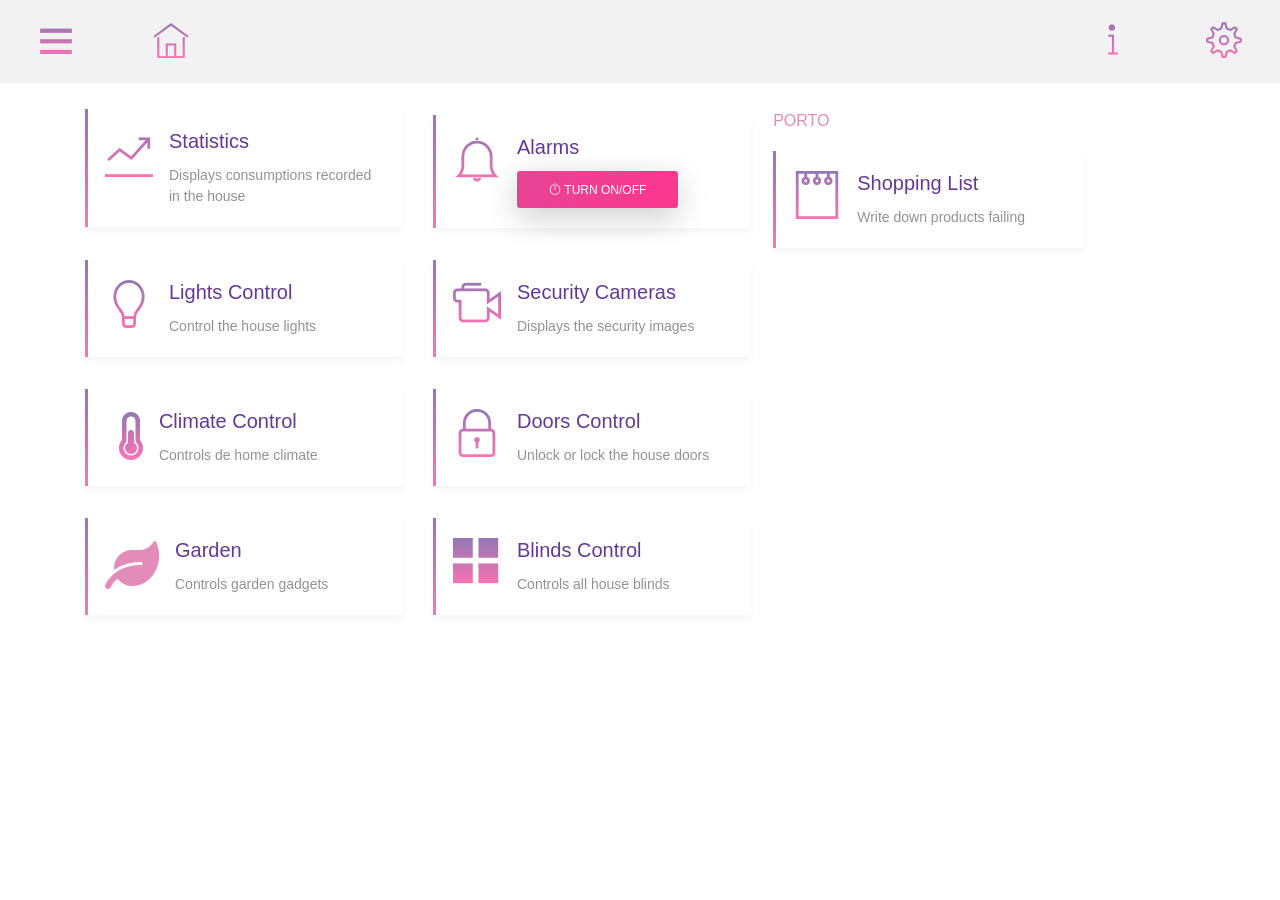
==== commit 5a6a5210: "Usability Test Version 1.0" ====
--- a/Projeto/index.html
+++ b/Projeto/index.html
@@ -63,7 +63,7 @@
     <button style="border: none; background-color: #f2f2f2" class="btn my-3 my-sm-0 ml-lg-3"><a href="index.html" class="ti-home gradient-fill ti-3x mr-3"></a></button> 
     <b id="date" value="getDate"  style="color:white"></b>
     <button style="float: right; border: none; background-color: #f2f2f2" class="btn my-3 my-sm-0 ml-lg-3"><a class="ti-settings gradient-fill ti-3x mr-3" href="settings.html"></a></button> 
-    <button style="float: right; border: none; background-color: #f2f2f2" class="btn my-3 my-sm-0 ml-lg-3"><a class="ti-bell gradient-fill ti-3x mr-3"></a></button> 
+    <button style="float: right; border: none; background-color: #f2f2f2" class="btn my-3 my-sm-0 ml-lg-3"><a class="ti-info gradient-fill ti-3x mr-3" href="info.html"></a></button> 
   </div>
 
   <!-- Side Bar -->
@@ -83,9 +83,6 @@
         <a class="nav-link" href="garden.html"><i class="fa fa-leaf gradient-fill"></i>  Garden</a>
       </li>
       <li class="nav-item">
-        <a class="nav-link" href="alarms.html"><span class="ti-bell"></span>  Alarms</a>
-      </li>
-      <li class="nav-item">
         <a class="nav-link" href="cameras.html"><span class="ti-video-camera"></span>  Security Cameras</a>
       </li>
       <li class="nav-item">
@@ -99,6 +96,9 @@
       </li>
       <li class="nav-item">
         <a class="nav-link" href="settings.html"><span class="ti-settings"></span>  Settings</a>
+      </li>
+      <li class="nav-item">
+        <a class="nav-link" href="info.html"><span class="ti-info"></span>  Informations</a>
       </li>
     </ul>
   </nav>
@@ -157,7 +157,7 @@
                   <span class="ti-stats-up gradient-fill ti-3x mr-3"></span>
                   <div class="media-body">
                     <h4 class="card-title">Statistics</h4>
-                    <p class="card-text">Description</p>                                    
+                    <p class="card-text">Displays consumptions recorded in the house</p>                                    
                   </div>
                 </div>
               </div>
@@ -190,7 +190,7 @@
                   <span class="ti-light-bulb gradient-fill ti-3x mr-3"></span>
                   <div class="media-body">
                     <h4 class="card-title">Lights Control</h4>
-                    <p class="card-text">Description</p>                                    
+                    <p class="card-text">Control the house lights</p>                                    
                   </div>
                 </div>
               </div>
@@ -205,7 +205,7 @@
                   <span class="ti-video-camera gradient-fill ti-3x mr-3"></span>
                   <div class="media-body">
                     <h4 class="card-title">Security Cameras</h4>
-                    <p class="card-text">Description</p>                                    
+                    <p class="card-text">Displays the security images</p>                                    
                   </div>
                 </div>
               </div>
@@ -224,7 +224,7 @@
                   <span class="gradient-fill ti-3x mr-3" style="margin-left: 5%"><i class="fa fa-thermometer-half gradient-fill"></i></span>
                   <div class="media-body">
                     <h4 class="card-title">Climate Control</h4>
-                    <p class="card-text">Description</p>                                    
+                    <p class="card-text">Controls de home climate</p>                                    
                   </div>
                 </div>
               </div>
@@ -239,7 +239,7 @@
                   <span class="ti-lock gradient-fill ti-3x mr-3"></span>
                   <div class="media-body">
                     <h4 class="card-title">Doors Control</h4>
-                    <p class="card-text">Description</p>                                    
+                    <p class="card-text">Unlock or lock the house doors</p>                                    
                   </div>
                 </div>
               </div>
@@ -258,7 +258,7 @@
                   <span class="gradient-fill ti-3x mr-3"><i class="fa fa-leaf"></i></span>
                   <div class="media-body">
                     <h4 class="card-title">Garden</h4>
-                    <p class="card-text">Description</p>                                    
+                    <p class="card-text">Controls garden gadgets</p>                                    
                   </div>
                 </div>
               </div>
@@ -273,7 +273,7 @@
                   <span class="ti-layout-grid2-alt gradient-fill ti-3x mr-3"></span>
                   <div class="media-body">
                     <h4 class="card-title">Blinds Control</h4>
-                    <p class="card-text">Description</p>                                    
+                    <p class="card-text">Controls all house blinds</p>                                    
                   </div>
                 </div>
               </div>
@@ -299,7 +299,7 @@
                   <span class="ti-notepad gradient-fill ti-3x mr-3"></span>
                   <div class="media-body">
                     <h4 class="card-title">Shopping List</h4>
-                    <p class="card-text">Description</p>
+                    <p class="card-text">Write down products failing</p>
                   </div>
                 </div>
               </div>
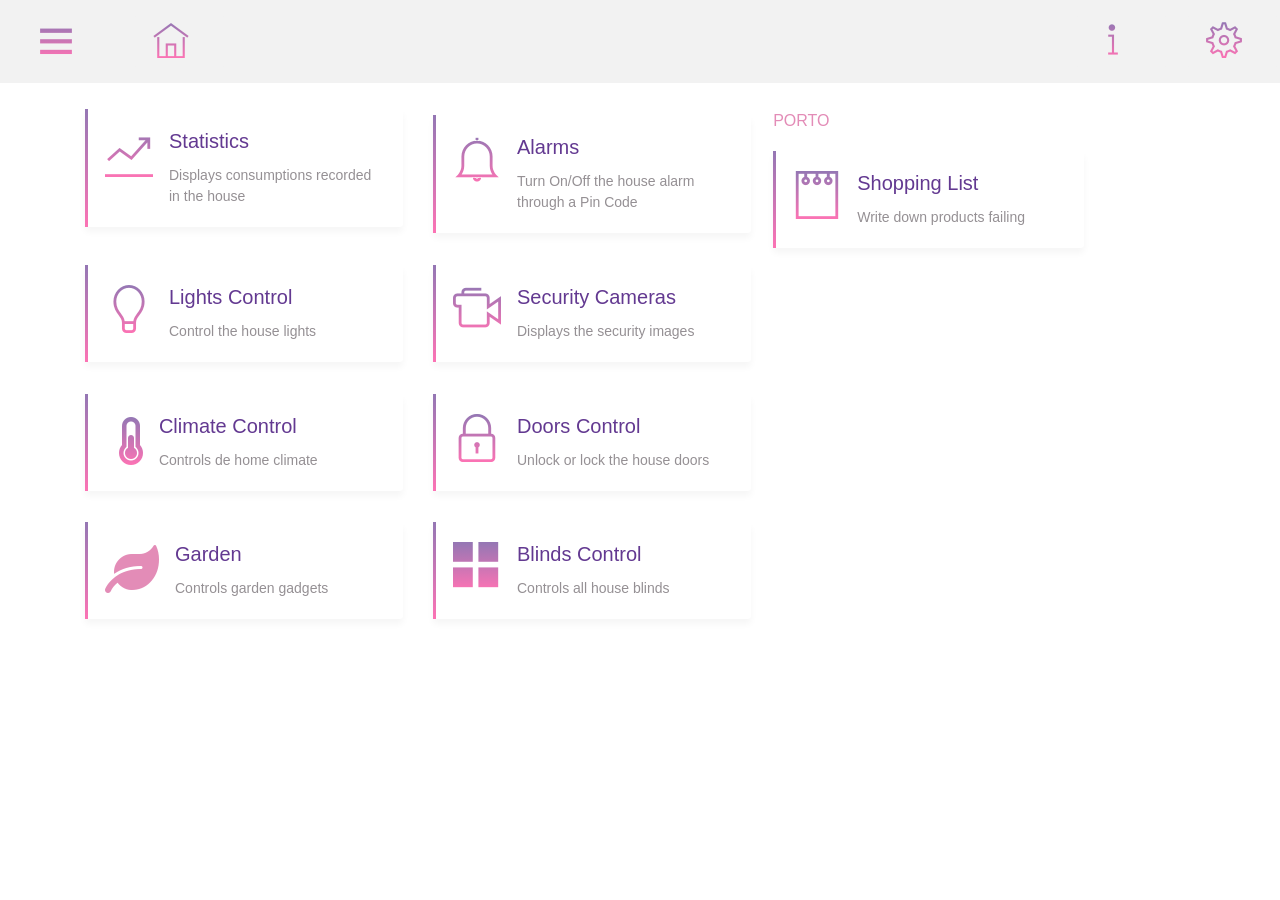
==== commit 951d1815: "Final Version" ====
--- a/Projeto/index.html
+++ b/Projeto/index.html
@@ -44,6 +44,8 @@
         document.getElementById("date").innerHTML = m + "/" + d + "/" + y;
       }
 
+
+
     </script>
 
     <style>
@@ -109,16 +111,15 @@
 
   <!-- Content -->
 
-  <div class="container" style="margin-top: 2%;">   
+  <div class="container" style="margin-top: 2%">   
     <!-- The Modal -->
     <div class="modal" id="myModal" style="margin-top: 10%">
       <div class="modal-dialog">
         <div class="modal-content">
           <!-- Modal body -->
           <div class="modal-body" style="text-align: center">
-            <h3>Alarm is on</h3>
-            <p>Enter de PIN code to turn off the alarm</p>
-            <!-- <p><input type="password" pattern="[0-9]*" inputmode="numeric"></p> -->
+            <h3>Alarm</h3>
+            <p id="onAlarm">Enter de PIN code to turn ON/OFF the alarm</p>
             <div class="btn-group-vertical" role="group" aria-label="Basic example">
               <div class="btn-group" >
                 <button type="button" class="btn btn-secondary btn-lg border-bottom-0 rounded-0">1</button>
@@ -141,7 +142,8 @@
                 <button type="button" class="btn btn-secondary btn-lg rounded-0" disabled=""></button>
               </div>
             </div></p>
-            <button style="margin-top: 1%" type="button" class="btn btn-primary btn-lg" data-dismiss="modal"><span class="ti-power-off"></span>&nbsp;Turn Off</button>
+            <button id="OnButton" style="margin-top: 1%" type="button" class="btn btn-primary btn-lg" data-dismiss="modal"><span class="ti-power-off"></span>&nbsp;Turn ON</button>
+            <button id="OffButton" style="margin-top: 1%;" type="button" class="btn btn-primary btn-lg" data-dismiss="modal"><span class="ti-power-off"></span>&nbsp;Turn OFF</button>
           </div>
         </div>
       </div>
@@ -166,15 +168,12 @@
         </div>
         <div class="col-12 col-lg-6">
           <div class="card features" style="margin-top: 2%">
-            <div class="card-body">
+            <div class="card-body" data-toggle="modal" data-target="#myModal" style="cursor: pointer;">
               <div class="media">
                 <span class="ti-bell gradient-fill ti-3x mr-3"></span>
                 <div class="media-body">
                   <h4 class="card-title">Alarms</h4>
-                  <!-- Button to Open the Modal -->
-                  <button type="button" class="btn btn-primary" data-toggle="modal" data-target="#myModal">
-                    <span class="ti-power-off"></span>&nbsp;Turn on/off
-                  </button>                                 
+                  <p class="card-text">Turn On/Off the house alarm through a Pin Code</p>                              
                 </div>
               </div>
             </div>
@@ -314,5 +313,6 @@
 
 
 
+
 </body>
 </html>
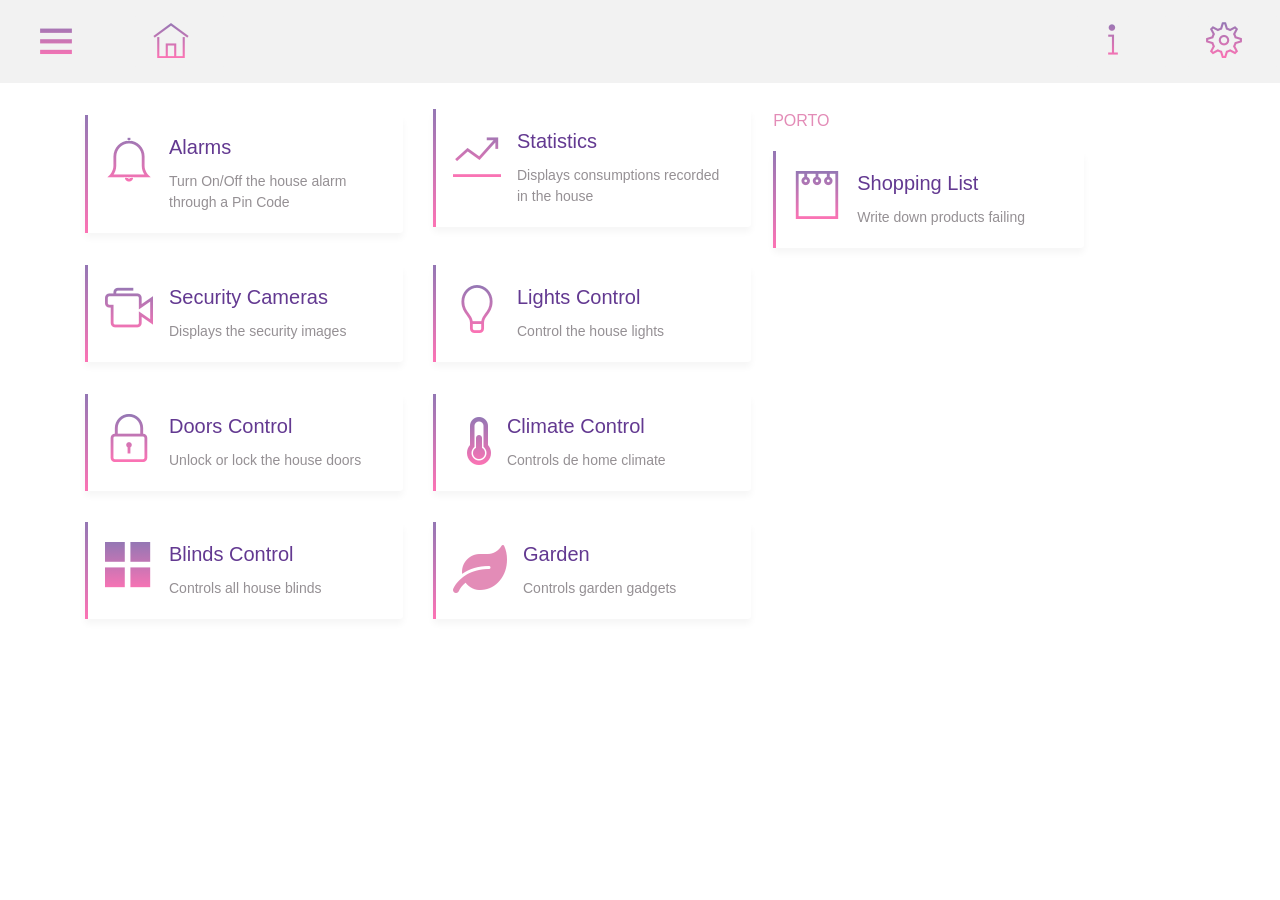
==== commit bbe57332: "Versão Final" ====
--- a/Projeto/index.html
+++ b/Projeto/index.html
@@ -152,21 +152,6 @@
     <div class="left">
       <div class="row">
         <div class="col-12 col-lg-6">
-          <a href="statistics.html">
-            <div class="card features">
-              <div class="card-body">
-                <div class="media">
-                  <span class="ti-stats-up gradient-fill ti-3x mr-3"></span>
-                  <div class="media-body">
-                    <h4 class="card-title">Statistics</h4>
-                    <p class="card-text">Displays consumptions recorded in the house</p>                                    
-                  </div>
-                </div>
-              </div>
-            </div>
-          </a>
-        </div>
-        <div class="col-12 col-lg-6">
           <div class="card features" style="margin-top: 2%">
             <div class="card-body" data-toggle="modal" data-target="#myModal" style="cursor: pointer;">
               <div class="media">
@@ -179,8 +164,38 @@
             </div>
           </div>
         </div>
+        <div class="col-12 col-lg-6">
+          <a href="statistics.html">
+            <div class="card features">
+              <div class="card-body">
+                <div class="media">
+                  <span class="ti-stats-up gradient-fill ti-3x mr-3"></span>
+                  <div class="media-body">
+                    <h4 class="card-title">Statistics</h4>
+                    <p class="card-text">Displays consumptions recorded in the house</p>                                    
+                  </div>
+                </div>
+              </div>
+            </div>
+          </a>
+        </div>
       </div>
       <div class="row">
+        <div class="col-12 col-lg-6">
+          <a href="cameras.html">
+            <div class="card features" style="margin-top: 10%">
+              <div class="card-body">
+                <div class="media">
+                  <span class="ti-video-camera gradient-fill ti-3x mr-3"></span>
+                  <div class="media-body">
+                    <h4 class="card-title">Security Cameras</h4>
+                    <p class="card-text">Displays the security images</p>                                    
+                  </div>
+                </div>
+              </div>
+            </div>
+          </a>
+        </div>
         <div class="col-12 col-lg-6">
           <a href="lights.html">
             <div class="card features" style="margin-top: 10%">
@@ -196,25 +211,25 @@
             </div>
           </a>
         </div>
-        <div class="col-12 col-lg-6">
-          <a href="cameras.html">
-            <div class="card features" style="margin-top: 10%">
-              <div class="card-body">
-                <div class="media">
-                  <span class="ti-video-camera gradient-fill ti-3x mr-3"></span>
-                  <div class="media-body">
-                    <h4 class="card-title">Security Cameras</h4>
-                    <p class="card-text">Displays the security images</p>                                    
-                  </div>
-                </div>
-              </div>
-            </div>
-          </a>
-        </div>
 
       </div>
 
       <div class="row">
+        <div class="col-12 col-lg-6">
+          <a href="doors.html">
+            <div class="card features" style="margin-top: 10%">
+              <div class="card-body">
+                <div class="media">
+                  <span class="ti-lock gradient-fill ti-3x mr-3"></span>
+                  <div class="media-body">
+                    <h4 class="card-title">Doors Control</h4>
+                    <p class="card-text">Unlock or lock the house doors</p>                                    
+                  </div>
+                </div>
+              </div>
+            </div>
+          </a>
+        </div>
         <div class="col-12 col-lg-6">
           <a href="climate.html">
             <div class="card features" style="margin-top: 10%">
@@ -230,25 +245,24 @@
             </div>
           </a>
         </div>
-        <div class="col-12 col-lg-6">
-          <a href="doors.html">
-            <div class="card features" style="margin-top: 10%">
-              <div class="card-body">
-                <div class="media">
-                  <span class="ti-lock gradient-fill ti-3x mr-3"></span>
-                  <div class="media-body">
-                    <h4 class="card-title">Doors Control</h4>
-                    <p class="card-text">Unlock or lock the house doors</p>                                    
-                  </div>
-                </div>
-              </div>
-            </div>
-          </a>
-        </div>
-
       </div>
 
       <div class="row">
+        <div class="col-12 col-lg-6">
+          <a href="blinds.html">
+            <div class="card features" style="margin-top: 10%">
+              <div class="card-body">
+                <div class="media">
+                  <span class="ti-layout-grid2-alt gradient-fill ti-3x mr-3"></span>
+                  <div class="media-body">
+                    <h4 class="card-title">Blinds Control</h4>
+                    <p class="card-text">Controls all house blinds</p>                                    
+                  </div>
+                </div>
+              </div>
+            </div>
+          </a>
+        </div>
         <div class="col-12 col-lg-6">
           <a href="garden.html">
             <div class="card features" style="margin-top: 10%">
@@ -264,22 +278,6 @@
             </div>
           </a>
         </div>
-        <div class="col-12 col-lg-6">
-          <a href="blinds.html">
-            <div class="card features" style="margin-top: 10%">
-              <div class="card-body">
-                <div class="media">
-                  <span class="ti-layout-grid2-alt gradient-fill ti-3x mr-3"></span>
-                  <div class="media-body">
-                    <h4 class="card-title">Blinds Control</h4>
-                    <p class="card-text">Controls all house blinds</p>                                    
-                  </div>
-                </div>
-              </div>
-            </div>
-          </a>
-        </div>
-        
       </div>
     </div>
       <div class="right">
